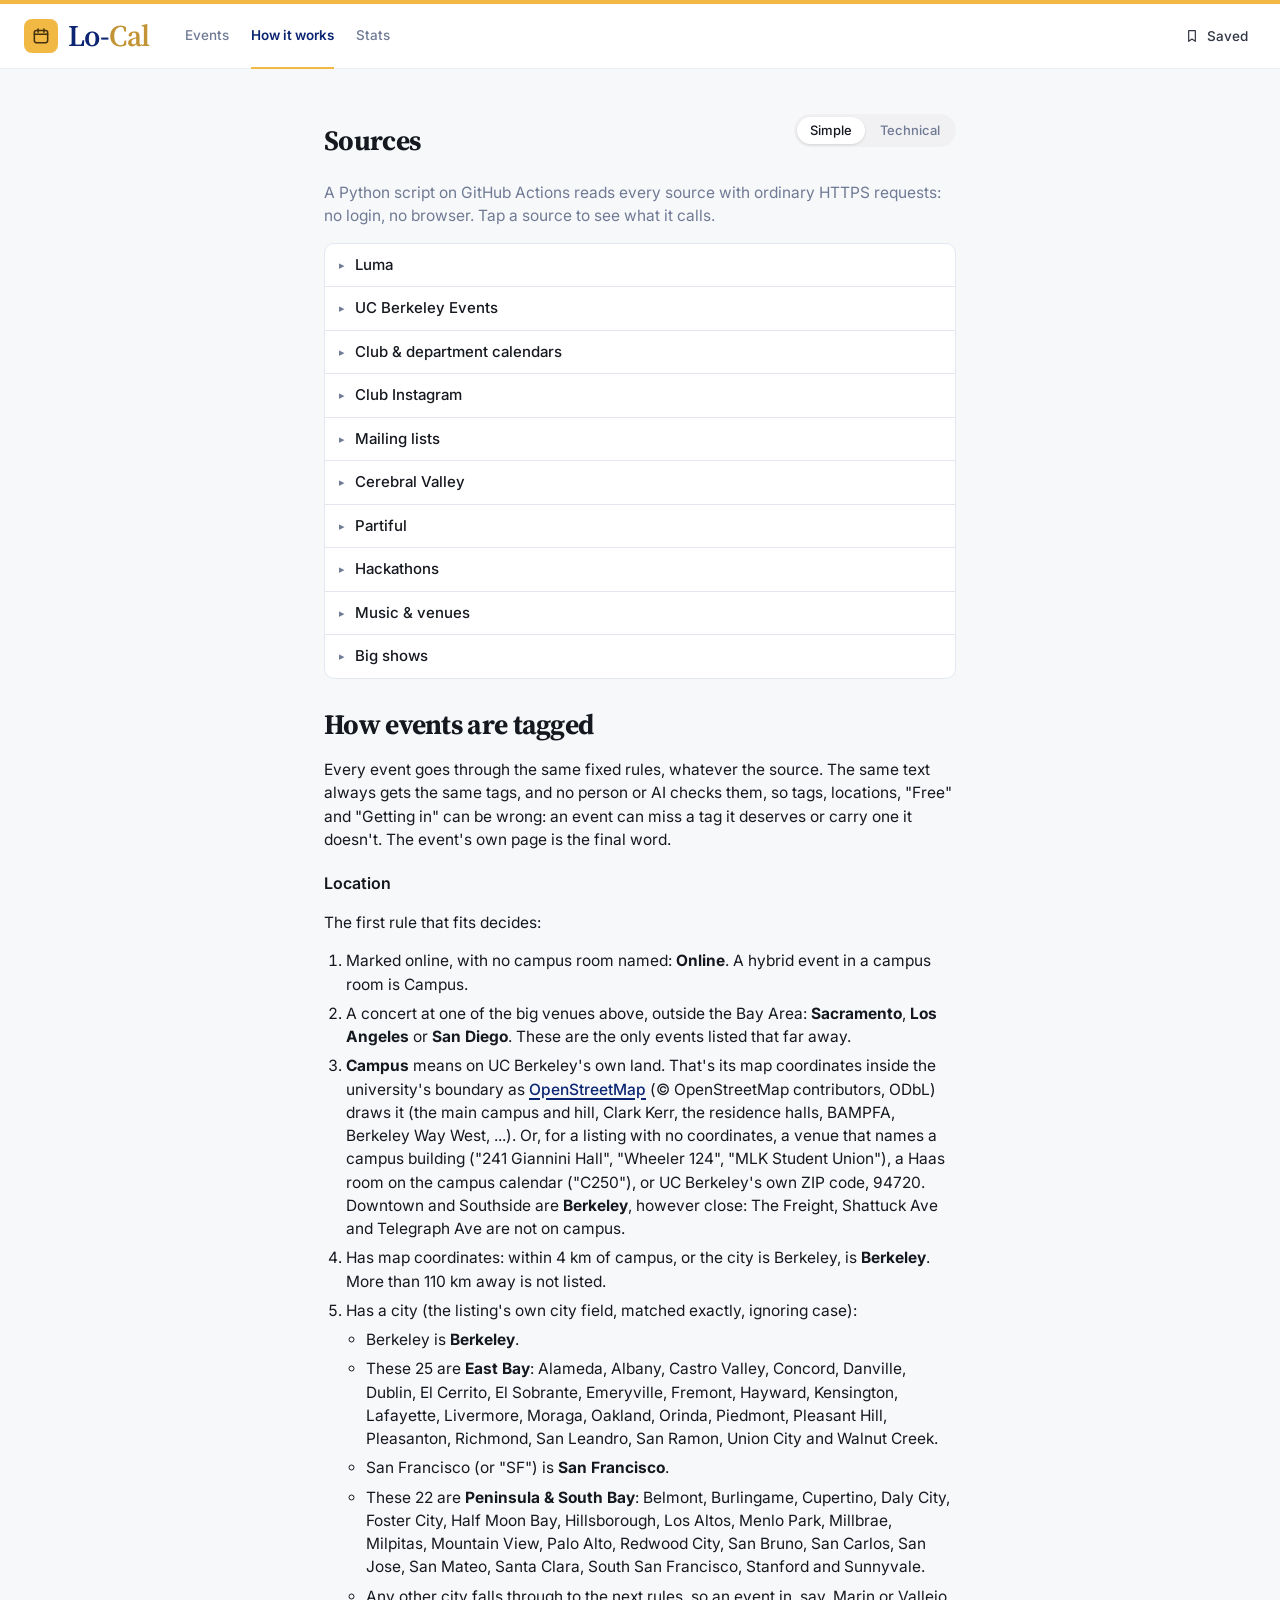
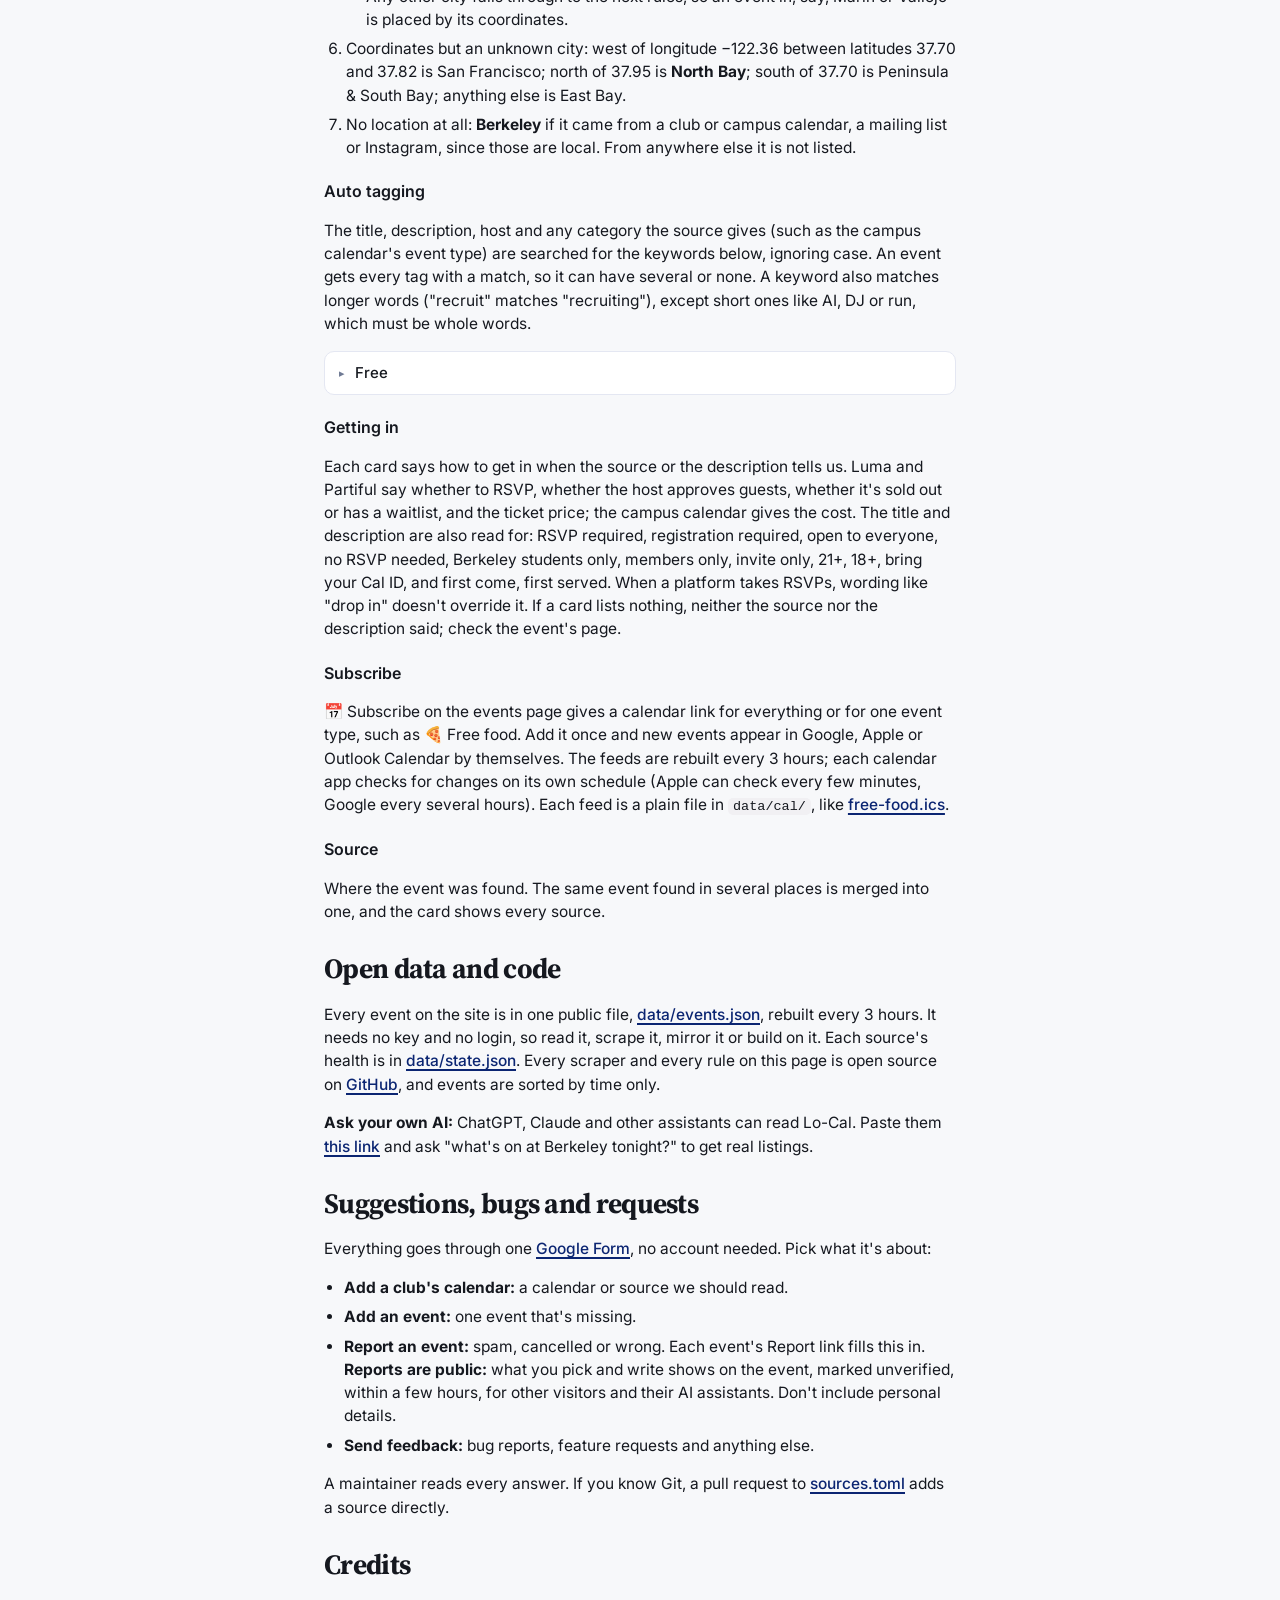
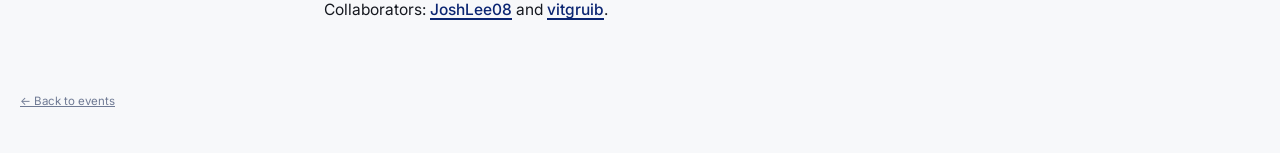
==== site/about.html @ 2fde41a5 "Drop the GoatCounter dashboard link and use plainer site copy Co-Authored-By: Claude Opus 5.5 <norep" ====
<!doctype html>
<html lang="en">
<head>
  <meta charset="utf-8">
  <meta name="viewport" content="width=device-width, initial-scale=1">
  <title>Lo-Cal · How it works</title>
  <meta name="description" content="How Berkeley's open-source calendar works: where the events come from, how anyone can add a calendar, and the code.">
  <link rel="canonical" href="https://vitgruib.github.io/lo-cal/about.html">
  <meta property="og:type" content="website">
  <meta property="og:site_name" content="Lo-Cal">
  <meta property="og:title" content="Lo-Cal · How it works">
  <meta property="og:description" content="How Berkeley's open-source calendar works: where the events come from, how anyone can add a calendar, and the code.">
  <meta property="og:url" content="https://vitgruib.github.io/lo-cal/about.html">
  <meta property="og:image" content="https://vitgruib.github.io/lo-cal/og.png">
  <meta property="og:image:width" content="1200">
  <meta property="og:image:height" content="630">
  <meta name="twitter:card" content="summary_large_image">
  <link rel="icon" href="data:image/svg+xml,<svg xmlns='http://www.w3.org/2000/svg' viewBox='-14 -27 154 154'><rect x='-14' y='-27' width='154' height='154' rx='32' fill='%23002676'/><path transform='matrix(1.25 0 0 -1.25 -499.65 801.74)' fill='%23fdb515' d='m449.24 588.18c-0.395-0.943-2.048-3.62-3.937-3.62-2.282 0-2.361 1.26-2.361 2.833 0 4.487 5.274 15.113 9.997 15.113 1.415 0 1.889-0.71 1.889-1.338 0-0.236-2.914-6.218-5.588-12.988m44.553 37.782c0.155 0 0.236-0.315 0.236-0.55 0-2.204-7.242-15.899-14.484-25.74 2.44 14.72 12.987 26.29 14.248 26.29m-4.173-47.148c-4.723 1.416-9.997 3.858-10.469 13.381 8.579 10.152 19.758 28.966 19.758 36.523 0 1.967-0.393 4.172-3.229 4.172-6.689 0-26.684-18.42-26.684-39.435 0-1.891 0.236-3.7 0.631-5.039-4.094-3.778-7.165-5.509-10.233-5.509-1.022 0-1.258 0.393-1.258 2.205 0 2.596 7.79 18.732 7.79 19.756 0 1.496-0.629 1.889-1.81 1.889h-6.218c-0.472 0-0.944-0.393-1.337-1.338-0.238 0.314-1.497 1.338-3.543 1.338-6.771 0-15.271-5.196-20.15-15.349-1.103-2.361-3.15-7.95-8.739-7.95-4.801 0-6.375 5.116-6.375 11.019 0 16.293 19.284 40.854 29.833 40.854 1.73 0 2.519-0.866 2.519-2.52 0-3.069-2.756-4.958-4.803-5.194-2.991-0.317-5.431-1.655-5.431-4.252 0-2.204 1.732-3.149 4.015-3.149 3.305 0 10.941 7.243 10.941 13.854 0 3.936-2.281 6.062-6.297 6.062-16.609 0-45.182-23.615-45.182-46.127 0-11.098 6.061-16.529 17.002-16.529 5.273 0 10.39 4.014 11.886 5.431 0.315-1.653 2.283-5.431 8.816-5.431 4.329 0 7.241 2.834 8.187 4.171 0.315-1.417 1.259-4.171 6.061-4.171 5.667 0 10.783 2.045 15.977 6.689 2.364-4.248 6.455-6.769 10.628-7.633 1.339-0.237 3.071-0.55 3.071-0.946 0-0.629-2.598-1.968-7.952-1.968-11.571 0-30.305 1.732-46.363 1.732-22.354 0-29.675-10.153-29.675-12.045 0-0.785 0.551-0.943 1.181-0.943 1.258 0 5.668 3.383 22.826 3.383 18.893 0 31.801-1.415 42.033-1.415 20.39 0 26.53 10.391 26.53 11.652 0 1.967-1.732 2.202-3.937 2.832'/></svg>">
  <link rel="preconnect" href="https://fonts.googleapis.com">
  <link rel="preconnect" href="https://fonts.gstatic.com" crossorigin>
  <link href="https://fonts.googleapis.com/css2?family=Inter:wght@400;500;600;700&family=Source+Serif+4:opsz,wght@8..60,500;8..60,600&display=swap" rel="stylesheet">
  <link rel="stylesheet" href="styles.css">
  <script src="tweaks.js"></script>
  <script data-goatcounter="https://lo-cal.goatcounter.com/count" async src="https://gc.zgo.at/count.js"></script>
</head>
<body>
  <header class="masthead">
    <div class="wrap mast">
      <a class="logo" href="./" aria-label="Lo-Cal home">
        <span class="logo-mark" aria-hidden="true"><svg viewBox="0 0 24 24"><rect x="4" y="5.5" width="16" height="14.5" rx="2.5"/><path d="M4 10h16M8.5 3.5v4m7-4v4"/></svg></span>
        <span class="logo-word">Lo-<span>Cal</span></span>
      </a>
      <nav class="nav" aria-label="Site">
        <a href="./">Events</a>
        <a href="about.html" aria-current="page">How it works</a>
        <a href="stats.html">Stats</a>
      </nav>
      <a class="saved-link" href="./#saved=1" title="Events you saved in this browser">
        <svg viewBox="0 0 24 24" aria-hidden="true"><path d="M7 4h10v16l-5-3.5L7 20z"/></svg>Saved
      </a>
    </div>
  </header>

  <main class="wrap prose">
    <div class="sources-head">
      <h2>Sources</h2>
      <div class="view" role="radiogroup" aria-label="Detail">
        <button type="button" role="radio" data-view="simple" aria-checked="true">Simple</button>
        <button type="button" role="radio" data-view="tech" aria-checked="false">Technical</button>
      </div>
    </div>
    <p class="note" id="updated">A Python script on GitHub Actions reads every source with ordinary
      HTTPS requests: no login, no browser. Tap a source to see what it calls.</p>

    <div class="sources" id="source-list" data-view="simple">
    <details class="source" data-source="luma">
      <summary><span class="name">Luma</span></summary>
      <dl class="facts">
        <dt>Site</dt><dd><a class="site" href="https://luma.com/discover">luma.com</a></dd>
        <dt>Checked</dt><dd>Every 3 hours</dd>
        <dt class="tech">How</dt><dd class="tech">GET requests to Luma's JSON API at <code>api.lu.ma</code>:
          <code>/discover/get-paginated-events</code> for events near campus,
          <code>/calendar/get-items</code> for each followed calendar, and
          <code>/user/profile/events-hosting</code> for each organizer.</dd>
        <dt>Gets</dt><dd>Title, time, venue and map location, host, description, cover image, free or paid.</dd>
        <dt class="tech">Found by</dt><dd class="tech">Three ways:
          <ol class="found">
            <li>Luma's discover feed: the events nearest campus, plus its AI, Tech, Climate and
              Arts feeds.</li>
            <li>48 calendars and 17 organizer profiles followed by name: campus clubs and programs,
              and Bay Area tech, startup and hackathon groups. The list is in
              <a href="https://github.com/vitgruib/lo-cal/blob/main/sources.toml">sources.toml</a>.</li>
            <li>Automatically: once an organization's calendar has two events within 3 km of campus
              in the discover feed, all of its events are followed. It's dropped after 120 days
              with no events near campus.</li>
          </ol></dd>
      </dl>
    </details>

    <details class="source" data-source="berkeley_calendar">
      <summary><span class="name">UC Berkeley Events</span></summary>
      <dl class="facts">
        <dt>Site</dt><dd><a class="site" href="https://events.berkeley.edu">events.berkeley.edu</a></dd>
        <dt>Checked</dt><dd>Every 6 hours</dd>
        <dt class="tech">How</dt><dd class="tech">A GET request to the JSON API behind the campus calendar,
          <code>events.berkeley.edu/live/json/v2/events</code>.</dd>
        <dt>Gets</dt><dd>Title, time, room and building, department, description, image, event type, cost.</dd>
        <dt class="tech">Found by</dt><dd class="tech">It's the official campus calendar.</dd>
      </dl>
    </details>

    <details class="source" data-source="feeds">
      <summary><span class="name">Club &amp; department calendars</span></summary>
      <dl class="facts">
        <dt>Site</dt><dd><a class="site" href="https://callink.berkeley.edu/organizations">CalLink</a></dd>
        <dt>Checked</dt><dd>Every 6 hours</dd>
        <dt class="tech">How</dt><dd class="tech">A GET request to each of about 60 public feeds: the calendar's iCal (.ics) file,
          its RSS feed, its WordPress or Localist events API (JSON), or the event data
          (JSON-LD) embedded in its calendar page.</dd>
        <dt>Gets</dt><dd>Title, time, location, description, and image where the feed has one.</dd>
        <dt class="tech">Found by</dt><dd class="tech">Club calendars linked from CalLink and club websites, the Haas clubs
          calendar, and departments and nearby institutions such as Berkeley Law, BAMPFA and the
          Berkeley Public Library.</dd>
      </dl>
    </details>

    <details class="source" data-source="instagram">
      <summary><span class="name">Club Instagram</span></summary>
      <dl class="facts">
        <dt>Site</dt><dd><a class="site" href="https://www.instagram.com">instagram.com</a></dd>
        <dt>Checked</dt><dd>Each club about every 9 days</dd>
        <dt class="tech">How</dt><dd class="tech">A POST request to Apify's API (<code>api.apify.com</code>) starts its Instagram post
          scraper on a list of club accounts; the posts come back as JSON.</dd>
        <dt>Gets</dt><dd>Date, time, room and free food from the caption ("GBM Thursday 10/29 7pm in
          Soda 306"). An event link in the caption is followed to the full event.</dd>
        <dt class="tech">Found by</dt><dd class="tech">The Instagram handle on each club's CalLink profile, about 880 accounts.</dd>
      </dl>
    </details>

    <details class="source" data-source="email">
      <summary><span class="name">Mailing lists</span></summary>
      <dl class="facts">
        <dt>Checked</dt><dd>Every 3 hours</dd>
        <dt class="tech">How</dt><dd class="tech">An email inbox subscribed to department and club listservs, read over IMAP (the
          standard mail protocol).</dd>
        <dt>Gets</dt><dd>The full event from any event link, otherwise the date, time and room from
          the email.</dd>
        <dt class="tech">Found by</dt><dd class="tech">Subscribing the inbox to a list.</dd>
      </dl>
    </details>

    <details class="source" data-source="cerebral_valley">
      <summary><span class="name">Cerebral Valley</span></summary>
      <dl class="facts">
        <dt>Site</dt><dd><a class="site" href="https://cerebralvalley.ai/events">cerebralvalley.ai</a></dd>
        <dt>Checked</dt><dd>Every 6 hours</dd>
        <dt class="tech">How</dt><dd class="tech">A GET request to Cerebral Valley's public API,
          <code>api.cerebralvalley.ai/v1/public/event/pull</code>.</dd>
        <dt>Gets</dt><dd>Title, time, venue, city, description, image, event type.</dd>
        <dt class="tech">Found by</dt><dd class="tech">It's the main Bay Area AI community calendar.</dd>
      </dl>
    </details>

    <details class="source" data-source="partiful">
      <summary><span class="name">Partiful</span></summary>
      <dl class="facts">
        <dt>Site</dt><dd><a class="site" href="https://partiful.com/explore">partiful.com/explore</a></dd>
        <dt>Checked</dt><dd>Every 6 hours</dd>
        <dt class="tech">How</dt><dd class="tech">A GET request for the page <code>partiful.com/explore</code>; the Bay Area
          "trending" events are in the JSON the page ships with. A shared
          <code>partiful.com/e/…</code> link is read the same way.</dd>
        <dt>Gets</dt><dd>Title, time, venue and address, description, image, free or paid.</dd>
        <dt class="tech">Found by</dt><dd class="tech">Trending events, plus any partiful.com/e/ link found in another source.</dd>
      </dl>
    </details>

    <details class="source" data-source="hackathons">
      <summary><span class="name">Hackathons</span></summary>
      <dl class="facts">
        <dt>Site</dt><dd><a class="site" href="https://devpost.com/hackathons">Devpost</a>, <a class="site" href="https://agihouse.org/events/">AGI House</a>, <a class="site" href="https://www.ycombinator.com/events">Y Combinator</a>, <a class="site" href="https://www.mlh.com">MLH</a></dd>
        <dt>Checked</dt><dd>Daily</dd>
        <dt class="tech">How</dt><dd class="tech">GET requests to Devpost's JSON API (<code>devpost.com/api/hackathons</code>), AGI
          House's events API, and the event pages of Y Combinator
          (<code>ycombinator.com/events</code>) and MLH, which carry their events as JSON.</dd>
        <dt>Gets</dt><dd>Title, dates, venue and address, host, description, image.</dd>
        <dt class="tech">Found by</dt><dd class="tech">In-person Bay Area hackathons on those four platforms.</dd>
      </dl>
    </details>

    <details class="source" data-source="venues">
      <summary><span class="name">Music &amp; venues</span></summary>
      <dl class="facts">
        <dt>Site</dt><dd><a class="site" href="https://www.ashkenaz.com/">Ashkenaz</a>, <a class="site" href="https://www.ivyroom.com/">Ivy Room</a>, <a class="site" href="https://thefoxoakland.com/">The Fox</a>, <a class="site" href="https://thegreekberkeley.com/event-listing/">The Greek</a>, <a class="site" href="https://www.theuctheatre.org">UC Theatre</a>, <a class="site" href="https://ra.co/events/us/sanfrancisco">Resident Advisor</a>, <a class="site" href="https://dothebay.com">DoTheBay</a></dd>
        <dt>Checked</dt><dd>Every 12 hours</dd>
        <dt class="tech">How</dt><dd class="tech">Ashkenaz and Ivy Room: their ticketing system's API (VenuePilot, a GraphQL POST).
          The Fox, the Greek and the UC Theatre: a GET request for each venue's events page.
          Resident Advisor: its GraphQL API at <code>ra.co/graphql</code>. DoTheBay: each
          venue's page as JSON.</dd>
        <dt>Gets</dt><dd>Show name, time, venue and address, description, image, price.</dd>
        <dt class="tech">Found by</dt><dd class="tech">East Bay venues listed by hand, plus 17 more through DoTheBay.</dd>
      </dl>
    </details>

    <details class="source" data-source="big_shows">
      <summary><span class="name">Big shows</span></summary>
      <dl class="facts">
        <dt>Site</dt><dd><a class="site" href="https://www.livenation.com/">Live Nation</a>, <a class="site" href="https://dothebay.com">DoTheBay</a>, <a class="site" href="https://thefoxoakland.com/">The Fox</a>, <a class="site" href="https://thegreekberkeley.com/event-listing/">The Greek</a></dd>
        <dt>Checked</dt><dd>Every 12 hours</dd>
        <dt class="tech">How</dt><dd class="tech">Live Nation: a GET request for each venue's page, which
          carries Ticketmaster's own event data, so comedy, ballet, games and parking passes can be
          left out. DoTheBay: each venue's page as JSON. The Fox and the Greek: their events pages.</dd>
        <dt>Gets</dt><dd>Concerts only, up to 90 days ahead: show name, time, venue, poster, supporting
          acts, and the way there by train.</dd>
        <dt class="tech">Found by</dt><dd class="tech">California venues of about 2,500 seats and up
          within a 15 minute walk of a train station (BART, Caltrain, Muni Metro, VTA, Amtrak, SacRT,
          LA Metro, Metrolink, the San Diego Trolley) or on the venue's own shuttle from one, listed by
          hand: 13 in the Bay Area, plus Sacramento, Los Angeles and San Diego.</dd>
      </dl>
    </details>

    </div>

    <h2 id="tags">How events are tagged</h2>
    <p>Every event goes through the same fixed rules, whatever the source. The same text always
      gets the same tags, and no person or AI checks them, so tags, locations, "Free" and "Getting
      in" can be wrong: an event can miss a tag it deserves or carry one it doesn't. The event's own page is the
      final word.</p>

    <h3>Location</h3>
    <p>The first rule that fits decides:</p>
    <ol>
      <li>Marked online, with no campus room named: <b>Online</b>. A hybrid event in a campus room
        is Campus.</li>
      <li>A concert at one of the big venues above, outside the Bay Area: <b>Sacramento</b>,
        <b>Los Angeles</b> or <b>San Diego</b>. These are the only events listed that far away.</li>
      <li><b>Campus</b> means on UC Berkeley's own land. That's its map coordinates inside the
        university's boundary as <a href="https://www.openstreetmap.org/relation/2814221">OpenStreetMap</a> (© OpenStreetMap contributors, ODbL)
        draws it (the main campus and hill, Clark Kerr, the residence halls, BAMPFA, Berkeley Way
        West, ...). Or, for a listing with no coordinates, a venue that names a campus building
        ("241 Giannini Hall", "Wheeler 124", "MLK Student Union"), a Haas room on the campus
        calendar ("C250"), or UC Berkeley's own ZIP code, 94720. Downtown and Southside are
        <b>Berkeley</b>, however close: The Freight, Shattuck Ave and Telegraph Ave are not on campus.</li>
      <li>Has map coordinates: within 4 km of campus, or the city is Berkeley, is <b>Berkeley</b>.
        More than 110 km away is not listed.</li>
      <li>Has a city (the listing's own city field, matched exactly, ignoring case):
        <ul>
          <li>Berkeley is <b>Berkeley</b>.</li>
          <li>These 25 are <b>East Bay</b>: Alameda, Albany, Castro Valley, Concord, Danville,
            Dublin, El Cerrito, El Sobrante, Emeryville, Fremont, Hayward, Kensington, Lafayette,
            Livermore, Moraga, Oakland, Orinda, Piedmont, Pleasant Hill, Pleasanton, Richmond,
            San Leandro, San Ramon, Union City and Walnut Creek.</li>
          <li>San Francisco (or "SF") is <b>San Francisco</b>.</li>
          <li>These 22 are <b>Peninsula &amp; South Bay</b>: Belmont, Burlingame, Cupertino, Daly
            City, Foster City, Half Moon Bay, Hillsborough, Los Altos, Menlo Park, Millbrae,
            Milpitas, Mountain View, Palo Alto, Redwood City, San Bruno, San Carlos, San Jose,
            San Mateo, Santa Clara, South San Francisco, Stanford and Sunnyvale.</li>
          <li>Any other city falls through to the next rules, so an event in, say, Marin or
            Vallejo is placed by its coordinates.</li>
        </ul></li>
      <li>Coordinates but an unknown city: west of longitude −122.36 between latitudes 37.70 and 37.82
        is San Francisco; north of 37.95 is <b>North Bay</b>; south of 37.70 is Peninsula &amp; South
        Bay; anything else is East Bay.</li>
      <li>No location at all: <b>Berkeley</b> if it came from a club or campus calendar, a mailing list
        or Instagram, since those are local. From anywhere else it is not listed.</li>
    </ol>

    <h3>Auto tagging</h3>
    <p>The title, description, host and any category the source gives (such as the campus
      calendar's event type) are searched for the keywords below, ignoring case. An event gets every
      tag with a match, so it can have several or none. A keyword also matches longer words
      ("recruit" matches "recruiting"), except short ones like AI, DJ or run, which must be whole words.</p>
    <div class="sources" id="topic-words">
      <details class="source" id="free-tag"><summary><span class="name">Free</span></summary>
        <p class="words">Listed as free or $0 by the source, or the description says free admission,
          free entry, free event, free to attend or no cost. <b>Free only</b> shows these.</p></details>
    </div>

    <h3 id="getting-in">Getting in</h3>
    <p>Each card says how to get in when the source or the description tells us. Luma and Partiful
      say whether to RSVP, whether the host approves guests, whether it's sold out or has a
      waitlist, and the ticket price; the campus calendar gives the cost. The title and
      description are also read for: RSVP required, registration required, open to everyone, no
      RSVP needed, Berkeley students only, members only, invite only, 21+, 18+, bring your Cal ID,
      and first come, first served. When a platform takes RSVPs, wording like "drop in" doesn't
      override it. If a card lists nothing, neither the source nor the description said; check the event's page.</p>

    <h3 id="subscribe">Subscribe</h3>
    <p>📅 Subscribe on the events page gives a calendar link for everything or for one event
      type, such as 🍕 Free food. Add it once and new events appear in Google, Apple or Outlook
      Calendar by themselves. The feeds are rebuilt every 3 hours; each calendar app checks for
      changes on its own schedule (Apple can check every few minutes, Google every several hours).
      Each feed is a plain file in <code>data/cal/</code>, like
      <a href="data/cal/free-food.ics">free-food.ics</a>.</p>

    <h3>Source</h3>
    <p>Where the event was found. The same event found in several places is merged into one, and the
      card shows every source.</p>

    <h2 id="code">Open data and code</h2>
    <p>Every event on the site is in one public file,
      <a href="data/events.json">data/events.json</a>, rebuilt every 3 hours. It needs no key and no
      login, so read it, scrape it, mirror it or build on it. Each source's health is in
      <a href="data/state.json">data/state.json</a>. Every scraper and every rule on this page is
      open source on <a href="https://github.com/vitgruib/lo-cal">GitHub</a>, and events are
      sorted by time only.</p>
    <p id="agents"><b>Ask your own AI:</b> ChatGPT, Claude and other assistants can read Lo-Cal.
      Paste them <a href="llms.txt">this link</a> and ask "what's on at Berkeley tonight?" to get
      real listings.</p>

    <h2 id="suggest-source">Suggestions, bugs and requests</h2>
    <p>Everything goes through one <a href="https://docs.google.com/forms/d/e/1FAIpQLSeltgT0d8IheCnsmDhdECZ347hpWNquj5A_GO-cifRQ0kldig/viewform">Google Form</a>,
      no account needed. Pick what it's about:</p>
    <ul>
      <li><b>Add a club's calendar:</b> a calendar or source we should read.</li>
      <li><b>Add an event:</b> one event that's missing.</li>
      <li><b>Report an event:</b> spam, cancelled or wrong. Each event's Report link fills this in.
        <b>Reports are public:</b> what you pick and write shows on the event, marked unverified,
        within a few hours, for other visitors and their AI assistants. Don't include personal details.</li>
      <li><b>Send feedback:</b> bug reports, feature requests and anything else.</li>
    </ul>
    <p>A maintainer reads every answer. If you know Git, a pull request to
      <a href="https://github.com/vitgruib/lo-cal/edit/main/sources.toml">sources.toml</a> adds a
      source directly.</p>

    <h2 id="credits">Credits</h2>
    <p>Collaborators: <a href="https://github.com/JoshLee08">JoshLee08</a> and
      <a href="https://github.com/vitgruib">vitgruib</a>.</p>
  </main>

  <footer class="wrap footer">
    <p><a href="./">← Back to events</a></p>
  </footer>

  <script>
    // Simple hides the API and discovery details; the choice is remembered per browser.
    (() => {
      const list = document.getElementById("source-list");
      const buttons = document.querySelectorAll(".view button");
      const set = (v) => {
        list.dataset.view = v;
        for (const b of buttons) b.setAttribute("aria-checked", b.dataset.view === v);
        try { localStorage.setItem("lo-cal-sources-view", v); } catch { /* private mode */ }
      };
      let saved = null;
      try { saved = localStorage.getItem("lo-cal-sources-view"); } catch { /* private mode */ }
      if (saved) set(saved);
      for (const b of buttons) b.onclick = () => set(b.dataset.view);
    })();
  </script>
  <script>
    const ago = (iso) => {
      const min = Math.round((Date.now() - Date.parse(iso)) / 60000);
      if (min < 60) return `${Math.max(min, 1)} min ago`;
      if (min < 48 * 60) return `${Math.round(min / 60)} h ago`;
      return `${Math.round(min / 1440)} days ago`;
    };
    const every = (h) => h < 24 ? `every ${h} h` : h === 24 ? "daily" : `every ${h / 24} days`;
    function statusText(s) {
      const checked = s.last_run ? ` · checked ${ago(s.last_run)}` : "";
      const feeds = s.warnings ? ` · ${s.warnings} feed${s.warnings > 1 ? "s" : ""} failing` : "";
      switch (s.health) {
        case "ok": return `Working${checked}${feeds}`;
        case "degraded": return `Fewer events than usual, the site may have changed${checked}`;
        case "failing": return `Last check failed, retrying ${every(s.every_hours)} · showing events from ${s.last_ok ? ago(s.last_ok) : "earlier"}`;
        case "down": return `Down, being fixed · showing events from ${s.last_ok ? ago(s.last_ok) : "earlier"}`;
        default: return "Not connected yet";
      }
    }
    fetch("data/events.json", { cache: "no-cache" }).then((r) => r.json()).then((data) => {
      for (const s of data.sources) {
        const card = document.querySelector(`.source[data-source="${s.id}"]`);
        if (!card) continue;
        const tag = document.createElement("span");
        tag.className = `live ${s.health}`;
        tag.textContent = s.health === "off" ? "not connected" : s.count.toLocaleString();
        tag.title = statusText(s);
        card.querySelector("summary").append(tag);
        const status = document.createElement("p");
        status.className = `status ${s.health}`;
        status.textContent = statusText(s);
        card.append(status);
      }
      document.getElementById("updated").textContent =
        `${data.events.length.toLocaleString()} upcoming events right now. Tap a source to see how it's read.`;
      const words = document.getElementById("topic-words");
      for (const [topic, patterns] of Object.entries(data.topic_words || {})) {
        const d = document.createElement("details");
        d.className = "source";
        const sum = document.createElement("summary");
        sum.innerHTML = '<span class="name"></span>';
        sum.firstChild.textContent = topic;
        const p = document.createElement("p");
        p.className = "words";
        p.textContent = patterns.map((w) => w.replace(/\\b/g, "").replace(/(\w)s\?/g, "$1(s)")).join(", ");
        d.append(sum, p);
        words.insertBefore(d, document.getElementById("free-tag"));
      }
    }).catch(() => {});
  </script>
</body>
</html>
---- site/styles.css ----
/* Colors are the designer's palette (2026-11): gold, Berkeley blue, slate and gray ramps. */
:root {
  --bg: #f7f8fa;
  --surface: #ffffff;
  --ink: #15181f;
  --ink-2: #303643;
  --muted: #6f7a94;
  --faint: #e4e7f2;
  --line: #eceef3;
  --navy: #0b2572;
  --title: #0b2572;
  --blue: #002676;
  --gold: #f2b844;
  --gold-ink: #43300c;
  --gold-soft: #fdf3dc;
  --gold-line: #f5d79a;
  --accent: #0b2572;
  --accent-ink: #ffffff;
  --chip: #f1f0f3;
  --sel: #fdf3dc;
  --green: #2f8f5b;
  --green-soft: #e3f3e8;
  --big: #c4361b;  /* big-venue concerts' own accent, a stage light against Berkeley blue */
  --big-ink: #ffffff;
  --shadow: 0 1px 2px rgb(14 19 33 / 4%);
  --radius: 10px;
  --wrap: 1240px;
  --serif: "Source Serif 4", Georgia, "Times New Roman", serif;
  --display: var(--serif);
  --body: Inter, ui-sans-serif, system-ui, -apple-system, sans-serif;
  --head-h: 69px;  /* the sticky header: 4px gold bar + 64px row + 1px line */
  color-scheme: light;
}

/* Dark follows the system unless the UI panel (tweaks.js) pins a theme on <html>. */
@media (prefers-color-scheme: dark) {
  :root:not([data-theme="light"]) {
    --bg: #0e1321; --surface: #151b2c; --ink: #ebedf2; --ink-2: #bfc5d5; --muted: #949fba;
    --faint: #27304b; --line: #1f2740; --title: #c9d0fb; --navy: #1941b7; --accent: #1941b7;
    --gold-ink: #fbe7d1; --gold-soft: #3a2a0c; --gold-line: #6a4f19; --chip: #222a42; --sel: #3a2a0c;
    --green: #6fd29b; --green-soft: #12352a; --big: #ff8f66; --big-ink: #2a0e04;
    --shadow: none; color-scheme: dark;
  }
}
:root[data-theme="dark"] {
  --bg: #0e1321; --surface: #151b2c; --ink: #ebedf2; --ink-2: #bfc5d5; --muted: #949fba;
  --faint: #27304b; --line: #1f2740; --title: #c9d0fb; --navy: #1941b7; --accent: #1941b7;
  --gold-ink: #fbe7d1; --gold-soft: #3a2a0c; --gold-line: #6a4f19; --chip: #222a42; --sel: #3a2a0c;
  --green: #6fd29b; --green-soft: #12352a; --big: #ff8f66; --big-ink: #2a0e04;
  --shadow: none; color-scheme: dark;
}

* { box-sizing: border-box; }
body { margin: 0; background: var(--bg); color: var(--ink); font: 14px/1.5 var(--body); -webkit-font-smoothing: antialiased; }
.wrap { max-width: var(--wrap); margin: 0 auto; padding: 0 24px; }
svg { flex: none; }
[hidden] { display: none !important; }

/* ---------- Header ---------- */
.masthead { position: sticky; top: 0; z-index: 20; background: var(--surface); border-top: 4px solid var(--gold); border-bottom: 1px solid var(--line); }
.mast { display: flex; align-items: center; gap: 36px; height: 64px; }
.logo { display: flex; align-items: center; gap: 10px; text-decoration: none; }
.logo-mark { display: grid; place-items: center; width: 34px; height: 34px; border-radius: 8px; background: var(--gold); }
.logo-mark svg { width: 20px; height: 20px; fill: none; stroke: var(--gold-ink); stroke-width: 1.8; stroke-linecap: round; }
@media (prefers-color-scheme: dark) { :root:not([data-theme="light"]) .logo-mark svg { stroke: #43300c; } }
:root[data-theme="dark"] .logo-mark svg { stroke: #43300c; }
.logo-word { font: 600 30px/1 var(--wordmark-font, var(--serif)); letter-spacing: -0.02em; color: var(--title); }
.logo-word span { color: #c39435; }
.nav { display: flex; gap: 22px; align-self: stretch; }
.nav a { display: flex; align-items: center; font-size: 13.5px; font-weight: 500; color: var(--muted); text-decoration: none; border-bottom: 2px solid transparent; margin-bottom: -1px; }
.nav a:hover { color: var(--ink); }
.nav a[aria-current="page"] { color: var(--title); font-weight: 600; border-bottom-color: var(--gold); }
.saved-link { margin-left: auto; display: flex; align-items: center; gap: 7px; font-size: 13.5px; font-weight: 500; color: var(--ink-2); text-decoration: none; padding: 6px 8px; border-radius: 8px; }
.saved-link:hover { background: var(--chip); }
.saved-link svg { width: 16px; height: 16px; fill: none; stroke: currentColor; stroke-width: 1.8; stroke-linejoin: round; }
.nbadge { min-width: 20px; padding: 1px 6px; border-radius: 999px; background: var(--chip); color: var(--ink-2); font-size: 11.5px; font-weight: 600; text-align: center; }

.subbar { background: var(--surface); border-bottom: 1px solid var(--line); }
.subbar-in { display: grid; grid-template-columns: 172px minmax(0, 1fr) auto; align-items: center; gap: 28px; padding-top: 16px; padding-bottom: 16px; }
.place { margin: 0; font-size: 12px; color: var(--muted); line-height: 1.4; }
.place b { display: block; color: var(--title); font-size: 11px; font-weight: 700; letter-spacing: .12em; text-transform: uppercase; }
.search { display: flex; align-items: center; gap: 10px; min-width: 0; border: 1px solid var(--faint); border-radius: 10px; padding: 4px 4px 4px 14px; background: var(--surface); }
.search:focus-within { border-color: var(--navy); box-shadow: 0 0 0 3px color-mix(in srgb, var(--navy) 12%, transparent); }
.search > svg { width: 18px; height: 18px; fill: none; stroke: var(--muted); stroke-width: 2; }
.search input { flex: 1; min-width: 0; border: 0; outline: 0; background: transparent; color: var(--ink); font: inherit; font-size: 14px; padding: 7px 0; text-overflow: ellipsis; }
.search input::-webkit-search-cancel-button { display: none; }
.kbd { font: 500 11px var(--body); color: var(--muted); letter-spacing: .04em; }

.btn { display: inline-flex; align-items: center; justify-content: center; gap: 8px; font: 600 13.5px/1 var(--body); border-radius: 8px; padding: 10px 16px; cursor: pointer; text-decoration: none; white-space: nowrap; border: 1px solid transparent; }
.btn svg { width: 17px; height: 17px; fill: none; stroke: currentColor; stroke-width: 1.8; stroke-linecap: round; stroke-linejoin: round; }
.btn.navy { background: var(--navy); color: #fff; }
.btn.navy:hover { filter: brightness(1.15); }
.btn.gold { background: var(--gold); color: #43300c; border-color: color-mix(in srgb, var(--gold) 70%, #957026); }
.btn.gold:hover { filter: brightness(1.04); }
.btn.ghost { background: var(--surface); color: var(--title); border-color: var(--faint); }
.btn.ghost:hover { border-color: var(--muted); }
.link { font: 500 12.5px var(--body); color: var(--muted); background: none; border: 0; padding: 2px; cursor: pointer; text-decoration: underline; text-underline-offset: 2px; white-space: nowrap; }
.link:hover { color: var(--ink); }
.iconbtn { display: grid; place-items: center; width: 32px; height: 32px; padding: 0 0 2px; font: 400 20px/1 var(--body); color: var(--ink-2); background: var(--surface); border: 1px solid var(--faint); border-radius: 8px; cursor: pointer; }
.iconbtn:hover:not(:disabled) { border-color: var(--muted); }
.iconbtn:disabled { opacity: .4; cursor: default; }
.iconbtn.plain { border: 0; background: none; font-size: 16px; }
.arrow-link, .arrow-out { font: 600 12.5px var(--body); color: var(--title); background: none; border: 0; padding: 0; cursor: pointer; text-decoration: none; }
.arrow-link::after { content: " →"; }
.arrow-out::after { content: " ↗"; font-size: .9em; }
.arrow-link:hover, .arrow-out:hover { text-decoration: underline; }

/* Words the search read as filters; they wrap rather than scroll so every ✕ stays reachable. */
.qchips { display: flex; flex-wrap: wrap; align-items: center; gap: 6px; padding: 0 0 12px 200px; }
.qchip { display: inline-flex; align-items: center; gap: 6px; font: 500 12.5px/1 var(--body); color: var(--gold-ink); background: var(--gold-soft); border: 1px solid var(--gold-line); border-radius: 6px; padding: 6px 8px 6px 10px; cursor: pointer; white-space: nowrap; }
.qchip span { font-size: 10px; opacity: .7; }
.qchip:hover span { opacity: 1; }
.qnote { color: var(--muted); font-size: 12.5px; }

/* ---------- Layout: filters left, events right ---------- */
/* App layout: header and filters run the full width; the event column keeps a reading width. */
.masthead .wrap, .subbar .wrap { max-width: none; }
.layout { display: grid; grid-template-columns: 224px minmax(0, 1fr); max-width: none; padding: 0; }
.sidebar {
  position: sticky; top: var(--head-h); align-self: start; height: calc(100vh - var(--head-h)); overflow-y: auto; overscroll-behavior: contain;
  padding: 22px 18px 28px 24px; border-right: 1px solid var(--line); background: var(--surface); scrollbar-width: thin;
}
.side-head { display: flex; align-items: center; justify-content: space-between; margin-bottom: 18px; }
.side-head span { display: flex; align-items: center; gap: 8px; font-weight: 600; font-size: 14px; color: var(--ink); }
.side-head svg, .box-head svg, .filters-btn svg { width: 16px; height: 16px; fill: none; stroke: currentColor; stroke-width: 1.7; stroke-linecap: round; }
.side-head .link { text-decoration: none; font-size: 12px; }
.side-close { display: none; }
.fgroup { margin-bottom: 20px; }
.fgroup h3 { margin: 0 0 8px; font-size: 10.5px; font-weight: 700; letter-spacing: .1em; text-transform: uppercase; color: var(--ink-2); }
.whenlist { display: grid; gap: 2px; }
.whenlist button { display: flex; align-items: center; gap: 8px; width: 100%; text-align: left; font: 500 13px var(--body); color: var(--ink-2); background: none; border: 0; border-radius: 6px; padding: 7px 8px; cursor: pointer; }
.whenlist button:hover { background: var(--chip); }
.whenlist button[aria-checked="true"] { background: var(--sel); color: var(--ink); font-weight: 600; }
.whenlist button[aria-checked="true"]::after { content: ""; margin-left: auto; width: 9px; height: 5px; border: solid currentColor; border-width: 0 0 1.6px 1.6px; transform: translateY(-2px) rotate(-45deg); }
.whenlist .custom { color: var(--title); }
.whenlist .custom svg { width: 15px; height: 15px; fill: none; stroke: currentColor; stroke-width: 1.8; }
.whenlist .custom small { margin-left: auto; color: var(--muted); font-weight: 400; font-size: 11.5px; }
.whenlist .custom:not([aria-checked="true"])::after { content: "›"; margin-left: auto; font-size: 16px; line-height: 1; color: var(--muted); }
.whenlist .custom small + *::after { display: none; }
.check { display: flex; align-items: center; gap: 9px; font-size: 13px; color: var(--ink-2); padding: 5px 2px; cursor: pointer; }
.check input { width: 15px; height: 15px; margin: 0; accent-color: var(--navy); }
.check .n { margin-left: auto; color: var(--muted); font-size: 11.5px; }
.dd { position: relative; margin-bottom: 6px; }
.dd > summary, .select select {
  list-style: none; display: flex; align-items: center; width: 100%; font: 500 13px var(--body); color: var(--ink-2);
  background: var(--surface); border: 1px solid var(--faint); border-radius: 7px; padding: 8px 30px 8px 10px; cursor: pointer;
}
.dd > summary span { overflow: hidden; text-overflow: ellipsis; white-space: nowrap; }
.dd > summary::-webkit-details-marker { display: none; }
.dd > summary::after, .select::after {
  content: ""; position: absolute; right: 12px; top: 13px; width: 5px; height: 5px;
  border: solid var(--muted); border-width: 0 1.5px 1.5px 0; transform: rotate(45deg); pointer-events: none;
}
.dd[open] > summary { border-color: var(--navy); }
.dd.on > summary, .select.on select { border-color: var(--gold-line); background: var(--gold-soft); color: var(--gold-ink); }
.ddmenu { margin-top: 4px; padding: 4px; border: 1px solid var(--faint); border-radius: 8px; background: var(--surface); }
.ddmenu .check { padding: 5px 6px; border-radius: 5px; }
.ddmenu .check:hover { background: var(--chip); }
.ddmenu .check.zero { opacity: .5; }
.select { position: relative; }
.select select { appearance: none; -webkit-appearance: none; }
.side-box { margin: 24px 0 18px; padding-top: 18px; border-top: 1px solid var(--line); }
.box-head { display: flex; align-items: center; justify-content: space-between; font-size: 13px; color: var(--ink); }
.box-head b { font-weight: 600; }
.box-head svg { color: var(--muted); }
.side-box p { margin: 6px 0 8px; font-size: 12px; color: var(--muted); }
.side-ai { padding-top: 6px; }
.side-ai p { margin: 4px 0 0; font-size: 11.5px; color: var(--muted); }
.side-ai .link { font-size: 11.5px; padding: 0; }
.scrim { display: none; }

/* ---------- Main column ---------- */
.main { min-width: 0; width: 100%; max-width: 940px; padding: 26px 28px 0; }
.view-head { display: flex; align-items: flex-start; justify-content: space-between; gap: 16px; }
.view-title h1 { display: inline; margin: 0 10px 0 0; font: 500 36px/1.1 var(--serif); letter-spacing: -0.02em; color: var(--ink); }
.view-date { font-size: 14px; color: var(--ink-2); margin-right: 10px; }
.view-count { font-size: 12px; color: var(--muted); }
.view-nav { display: flex; align-items: center; gap: 6px; padding-top: 8px; }
.clock { font-size: 11.5px; color: var(--muted); margin-right: 6px; white-space: nowrap; }
.filters-btn { display: none; padding: 8px 12px; }
.active-row { display: flex; align-items: center; flex-wrap: wrap; gap: 8px 10px; margin: 18px 0 6px; font-size: 12px; color: var(--muted); }
.pills { display: flex; flex-wrap: wrap; gap: 6px; }
.pills:empty { display: none; }
.scope { color: var(--muted); }
.sort { margin-left: auto; display: flex; align-items: center; gap: 4px; white-space: nowrap; }
.sort select { field-sizing: content; font: 600 12px var(--body); color: var(--title); background: none; border: 0; padding: 2px; cursor: pointer; }

/* ---------- List ---------- */
#list { min-height: 40vh; padding-bottom: 12px; }
.day { display: flex; align-items: baseline; gap: 10px; margin: 30px 0 4px; padding-top: 14px; border-top: 1px solid var(--line); }
.day h2 { margin: 0; font: 500 26px/1.1 var(--serif); letter-spacing: -0.02em; color: var(--ink); }
.day span { color: var(--muted); font-size: 12.5px; }
.section { display: flex; align-items: center; gap: 8px; margin: 22px 0 10px; font-size: 10.5px; font-weight: 700; letter-spacing: .1em; text-transform: uppercase; color: var(--ink-2); }
.section .n { color: var(--muted); font-weight: 500; letter-spacing: 0; }
.section.now { color: var(--green); }
.section.now::before { content: ""; width: 7px; height: 7px; border-radius: 50%; background: var(--green); }

.card {
  position: relative; display: grid; grid-template-columns: 84px minmax(0, 1fr) auto auto; gap: 0 18px;
  background: var(--surface); border: 1px solid var(--faint); border-radius: var(--radius);
  padding: 18px 16px 16px 18px; margin-bottom: 12px; box-shadow: var(--shadow);
}
.card.now { border-color: color-mix(in srgb, var(--navy) 45%, var(--faint)); box-shadow: 0 0 0 1px color-mix(in srgb, var(--navy) 20%, transparent); }
.card:has(.addcal[open]) { z-index: 5; }
.time { font-weight: 700; font-size: 13.5px; color: var(--ink); padding-top: 2px; }
.time small { display: block; color: var(--muted); font-weight: 400; font-size: 12px; margin-top: 2px; }
.live-pill { display: inline-block; white-space: nowrap; margin-top: 8px; padding: 2px 7px; border-radius: 5px; background: var(--green-soft); color: var(--green); font-size: 10.5px; font-weight: 500; }
.body { min-width: 0; }
.title { color: var(--title); text-decoration: none; font: 500 17px/1.3 var(--body); letter-spacing: -0.01em; display: -webkit-box; -webkit-line-clamp: 2; -webkit-box-orient: vertical; overflow: hidden; }
.title[href]::after { content: " ↗"; font-size: .8em; }
.title[href]:hover { text-decoration: underline; text-underline-offset: 3px; }
.where { margin: 5px 0 0; color: var(--muted); font-size: 12px; white-space: nowrap; overflow: hidden; text-overflow: ellipsis; }
.where .pin { display: inline-block; width: 12px; height: 12px; margin-right: 4px; vertical-align: -2px; fill: none; stroke: currentColor; stroke-width: 2; }
.where .map { color: inherit; text-decoration: none; }
.where .map:hover { color: var(--ink); text-decoration: underline; }
.reported { overflow-wrap: anywhere; margin: 6px 0 0; padding: 4px 8px; border-radius: 6px; background: color-mix(in srgb, #d97706 14%, transparent); color: var(--ink); font-size: 12.5px; }
.desc { margin: 10px 0 0; font-size: 13px; color: var(--ink-2); display: -webkit-box; -webkit-line-clamp: 2; -webkit-box-orient: vertical; overflow: hidden; }
.desc:empty { display: none; }
.badges { display: flex; flex-wrap: wrap; align-items: center; gap: 6px; margin-top: 12px; }
.badges:empty { display: none; }
.badge { font-size: 11px; font-weight: 500; padding: 3px 8px; border-radius: 5px; background: var(--chip); color: var(--ink-2); }
.badge.food { background: var(--gold-soft); color: var(--gold-ink); }
.via { font-size: 11px; color: var(--muted); }
.via a { color: inherit; text-decoration: none; }
.via a:hover { color: var(--ink); text-decoration: underline; }
.thumb { width: 74px; height: 70px; object-fit: cover; border-radius: 6px; background: var(--chip); align-self: start; }
.thumb:not([src]) { display: none; }
/* Save, Calendar and Report share one secondary-button style; only a saved event is tinted. */
.card .actions { grid-column: 4; grid-row: 1; display: flex; flex-direction: column; gap: 6px; width: 112px; }
.save, .calbtn, .flag {
  list-style: none; display: flex; align-items: center; gap: 7px; width: 100%; height: 32px; padding: 0 10px;
  font: 500 12.5px/1 var(--body); color: var(--ink-2); text-decoration: none; white-space: nowrap; cursor: pointer;
  background: var(--surface); border: 1px solid var(--faint); border-radius: 7px;
}
.save svg, .calbtn svg, .flag svg { width: 15px; height: 15px; fill: none; stroke: currentColor; stroke-width: 1.8; stroke-linejoin: round; stroke-linecap: round; }
.save:hover, .calbtn:hover, .flag:hover, .addcal[open] .calbtn { background: var(--chip); color: var(--ink); }
.save[aria-pressed="true"] { background: var(--gold-soft); border-color: var(--gold-line); color: var(--gold-ink); }
.save[aria-pressed="true"] svg { fill: currentColor; }
.addcal { position: relative; }
.calbtn::-webkit-details-marker { display: none; }
.calmenu {
  position: absolute; right: 0; top: calc(100% + 4px); z-index: 3; min-width: 210px;
  display: flex; flex-direction: column; padding: 4px;
  background: var(--surface); border: 1px solid var(--faint); border-radius: 8px; box-shadow: 0 8px 24px rgb(14 19 33 / 14%);
}
.calmenu a, .calmenu button { font: 500 13px var(--body); color: var(--ink); text-decoration: none; text-align: left; background: none; border: 0; padding: 7px 10px; border-radius: 5px; cursor: pointer; white-space: nowrap; }
.calmenu a:hover, .calmenu button:hover { background: var(--chip); }
.calmenu .tomine { color: var(--title); font-weight: 600; border-bottom: 1px solid var(--line); border-radius: 5px 5px 0 0; margin-bottom: 2px; }

/* All-day events: one compact row each. */
.card.row { grid-template-columns: 84px minmax(0, 1fr) auto; align-items: center; padding: 14px 16px 14px 18px; }
.card.row .time { font-weight: 500; padding: 0; }
.card.row .desc, .card.row .badges, .card.row .thumb { display: none; }
.card.row .where { margin-top: 3px; }
.card.row .actions { grid-column: 3; flex-direction: row; align-items: center; width: auto; }
.card.row .actions > * { width: auto; }

/* Today's ended events, tucked away under one line. */
.earlier { margin: 18px 0 10px; }
.earlier > summary {
  list-style: none; cursor: pointer; display: flex; align-items: center; gap: 10px; font-size: 13px; color: var(--ink-2);
  border: 1px solid var(--faint); border-radius: var(--radius); background: var(--surface); padding: 12px 16px;
}
.earlier > summary::-webkit-details-marker { display: none; }
.earlier > summary::before { content: "›"; font-size: 16px; color: var(--muted); transition: transform .15s; }
.earlier[open] > summary::before { transform: rotate(90deg); }
.earlier > summary b { font-weight: 500; }
.earlier > summary small { color: var(--muted); font-size: 11.5px; }
.earlier > summary small:last-child { margin-left: auto; }
.earlier[open] > summary { margin-bottom: 10px; }
.earlier .card { opacity: .72; }
.shared { display: flex; align-items: center; gap: 10px; margin: 18px 0 0; color: var(--muted); font-size: 14px; }

.cal-banner { display: flex; align-items: center; gap: 14px; margin: 26px 0 0; padding: 16px 18px; border-radius: var(--radius); background: color-mix(in srgb, #dfe2fd 45%, var(--surface)); }
.cal-banner b { display: block; font-size: 13.5px; font-weight: 500; color: var(--title); }
.cal-banner span { font-size: 12px; color: var(--muted); }
.cal-banner .btn { margin-left: auto; padding: 9px 14px; font-size: 13px; }
.banner-icon svg { width: 22px; height: 22px; fill: none; stroke: var(--title); stroke-width: 1.6; }
@media (prefers-color-scheme: dark) { :root:not([data-theme="light"]) .cal-banner { background: #1b2340; } }
:root[data-theme="dark"] .cal-banner { background: #1b2340; }

.empty { text-align: center; padding: 60px 20px; color: var(--muted); }
.empty strong { display: block; font: 500 26px var(--serif); color: var(--ink); margin-bottom: 6px; }
.widen { margin-top: 12px; font: 600 13.5px var(--body); color: #fff; background: var(--navy); border: 0; border-radius: 8px; padding: 9px 16px; cursor: pointer; }

.footer { color: var(--muted); font-size: 11.5px; padding: 22px 0 40px; }
.footer p { margin: 4px 0; }
.footer a { color: var(--muted); }
.foot-row { display: flex; flex-wrap: wrap; align-items: center; gap: 6px 16px; margin-top: 10px !important; }
.foot-row b { color: var(--title); font-weight: 600; }
.foot-row .arrow-out { color: var(--title); font-weight: 500; font-size: 11.5px; }
.foot-row .updated { margin-left: auto; }

/* ---------- Dialogs ---------- */
.modal { width: min(420px, calc(100vw - 32px)); border: 1px solid var(--faint); border-radius: 12px; padding: 20px; background: var(--surface); color: var(--ink); box-shadow: 0 20px 50px rgb(14 19 33 / 22%); }
.modal::backdrop { background: rgb(14 19 33 / 35%); }
.modal-head { display: flex; align-items: center; justify-content: space-between; }
.modal-head h2 { margin: 0; font-size: 16px; font-weight: 500; }
.modal-sub { margin: 6px 0 16px; font-size: 12.5px; color: var(--muted); }
.modal-foot { display: flex; align-items: center; justify-content: space-between; margin-top: 18px; }
.modal-foot .link { color: var(--title); text-decoration: none; font-size: 13px; }
.cal-nav { display: flex; align-items: center; justify-content: space-between; margin-bottom: 8px; }
.cal-nav b { font-weight: 500; color: var(--title); font-size: 14px; }
.cal-grid { display: grid; grid-template-columns: repeat(7, 1fr); gap: 4px 0; text-align: center; }
.cal-grid .dow { font-size: 10.5px; color: var(--muted); padding: 6px 0; }
.cal-grid button { height: 34px; font: 500 12.5px var(--body); color: var(--ink); background: none; border: 0; cursor: pointer; }
.cal-grid button.out { color: var(--muted); opacity: .6; }
.cal-grid button:disabled { color: var(--muted); opacity: .35; cursor: default; }
.cal-grid button.in { background: color-mix(in srgb, #dfe2fd 70%, var(--surface)); }
.cal-grid button.end { background: var(--navy); color: #fff; border-radius: 6px; }
.cal-grid button:not(:disabled):not(.end):hover { background: var(--chip); border-radius: 6px; }
@media (prefers-color-scheme: dark) { :root:not([data-theme="light"]) .cal-grid button.in { background: #1f2a55; } }
:root[data-theme="dark"] .cal-grid button.in { background: #1f2a55; }
.range-sum { display: flex; align-items: center; gap: 10px; margin-top: 14px; padding: 10px 12px; border-radius: 8px; background: var(--bg); font-size: 12.5px; }
.range-sum svg { width: 18px; height: 18px; fill: none; stroke: var(--title); stroke-width: 1.6; }
.range-sum b { display: block; font-weight: 500; color: var(--title); }
.range-sum span { font-size: 11.5px; color: var(--muted); }
.opt { display: flex; align-items: center; gap: 12px; padding: 11px 14px; margin-bottom: 8px; border: 1px solid var(--faint); border-radius: 8px; cursor: pointer; }
.opt:has(input:checked) { border-color: var(--navy); background: color-mix(in srgb, #dfe2fd 40%, var(--surface)); }
.opt input { width: 16px; height: 16px; margin: 0; accent-color: var(--navy); }
.opt b { display: block; font-size: 13px; font-weight: 500; color: var(--title); }
.opt small { font-size: 11.5px; color: var(--muted); }
.feed-note { margin: 0 0 8px; font-size: 12px; color: var(--muted); }
.modal-actions { display: flex; flex-direction: column; align-items: flex-start; gap: 10px; padding-top: 14px; margin-top: 6px; border-top: 1px solid var(--line); }
.modal-actions .btn { font-size: 13px; }
.modal-actions .btn.disabled { opacity: .45; pointer-events: none; }
.privacy { display: flex; gap: 8px; margin: 14px 0 0; font-size: 11.5px; color: var(--muted); }
.privacy svg { width: 14px; height: 14px; fill: none; stroke: currentColor; stroke-width: 1.8; margin-top: 1px; }
.pref-grid { display: grid; grid-template-columns: 1fr 1fr; gap: 2px 12px; }

/* ---------- Phones and narrow windows: the filters become a drawer ---------- */
@media (max-width: 900px) {
  .wrap { padding: 0 16px; }
  .mast { gap: 18px; height: 58px; }
  :root { --head-h: 63px; }
  .nav { gap: 14px; }
  .logo-word { font-size: 26px; }
  .logo-mark { width: 30px; height: 30px; }
  .subbar-in { grid-template-columns: 1fr auto; gap: 10px; padding-top: 12px; padding-bottom: 12px; }
  .place { display: none; }
  .qchips { padding-left: 0; }
  .layout { display: block; }
  .main { padding: 20px 16px 0; max-width: none; }
  .sidebar {
    position: fixed; inset: 0 auto 0 0; z-index: 30; width: min(320px, 86vw); height: 100%; padding: 18px 18px 30px;
    transform: translateX(-102%); transition: transform .2s ease; box-shadow: 0 0 40px rgb(14 19 33 / 25%);
  }
  .sidebar.open { transform: none; }
  .side-close { display: block; font-size: 15px; color: var(--muted); background: none; border: 0; cursor: pointer; padding: 4px 6px; }
  .side-head .link { margin-left: auto; margin-right: 8px; }
  .scrim { display: block; position: fixed; inset: 0; z-index: 29; background: rgb(14 19 33 / 35%); }
  .filters-btn { display: inline-flex; }
  .clock { display: none; }
}
@media (max-width: 600px) {
  .mast { gap: 12px; }
  .nav { gap: 10px; }
  .nav a { font-size: 12.5px; }
  .logo-mark { display: none; }
  .saved-link { padding: 6px 2px; font-size: 0; gap: 4px; }
  .saved-link svg { width: 18px; height: 18px; }
  .saved-link .nbadge { font-size: 11px; }
  .subbar-in { grid-template-columns: 1fr; }
  .kbd { display: none; }
  .search .btn { display: none; }
  #mycal { width: 100%; }
  .view-head { flex-wrap: wrap; }
  .view-title h1 { font-size: 30px; }
  .view-nav { width: 100%; padding-top: 4px; }
  .view-nav .iconbtn:first-of-type { margin-left: auto; }
  .card { grid-template-columns: 76px minmax(0, 1fr); gap: 0 10px; padding: 14px; }
  .time { font-size: 13px; }
  .live-pill { white-space: normal; }
  .thumb { display: none; }
  .card .actions, .card.row .actions { grid-column: 1 / -1; grid-row: auto; flex-direction: row; width: auto; margin-top: 12px; padding-top: 12px; border-top: 1px solid var(--line); }
  .card .actions > * { flex: 1; width: auto; }
  .save, .calbtn, .flag { justify-content: center; height: 36px; }
  .card.row { grid-template-columns: 76px minmax(0, 1fr); }
  .card.row .actions { grid-column: 1 / -1; justify-content: flex-end; }
  .cal-banner { flex-wrap: wrap; }
  .cal-banner .btn { margin-left: 0; width: 100%; }
  .foot-row .updated { margin-left: 0; }
  .sort { margin-left: 0; }
}

/* Big-venue concerts (sources/big_shows.py): a poster, a display-size title and the train line
   up front, so a show worth the trip stands out from the list around it. */
.card.big { border: 1.5px solid var(--big); box-shadow: inset 4px 0 0 var(--big); }
.card.big .time { color: var(--big); }
.kicker { display: block; margin-bottom: 4px; color: var(--big); font: 700 11px/1.2 var(--body); letter-spacing: .08em; text-transform: uppercase; }
.card.big .title { font: 600 22px/1.15 var(--serif); -webkit-line-clamp: 3; }
.card.big .where { color: var(--ink); font-size: 13.5px; font-weight: 500; white-space: normal; }
.transit { display: inline-block; margin: 8px 0 0; padding: 4px 10px; border-radius: 999px; font: 600 12.5px/1.35 var(--body); color: var(--big-ink); background: var(--big); }
.card.big .thumb { width: clamp(160px, 22vw, 260px); height: auto; aspect-ratio: 16 / 9; }

/* About page */
.sources-head { display: flex; align-items: center; justify-content: space-between; gap: 12px; flex-wrap: wrap; margin: 26px 0 6px; }
.sources-head h2 { margin: 0; }
.view { display: flex; gap: 2px; background: var(--chip); border-radius: 999px; padding: 3px; }
.view button { font: 500 13px/1 var(--body); color: var(--muted); background: transparent; border: 0; border-radius: 999px; padding: 7px 13px; cursor: pointer; }
.view button[aria-checked="true"] { background: var(--surface); color: var(--ink); box-shadow: 0 1px 3px rgb(0 0 0 / 12%); }
.sources[data-view="simple"] .tech { display: none; }
.prose { max-width: 680px; padding-bottom: 30px; }
.prose p, .prose li { font-size: 15.5px; }
.prose a { color: var(--accent); font-weight: 500; text-decoration: underline; text-underline-offset: 3px; text-decoration-thickness: 1.5px; }
.prose a:hover { text-decoration-thickness: 2.5px; }
.facts a.site { white-space: nowrap; }
.facts a.site::after { content: " ↗"; font-size: .85em; }
.prose h3 { font-size: 16px; font-weight: 600; margin: 20px 0 4px; }
.prose ol { padding-left: 22px; }
.prose ol li { margin: 6px 0; }
.source .words { padding-bottom: 12px; }
.prose h2 { font: 700 28px var(--display); letter-spacing: -0.025em; margin: 26px 0 6px; }
.prose ul { padding-left: 20px; }
.prose li { margin: 6px 0; }
.prose code { font-size: 13.5px; background: var(--chip); padding: 1px 5px; border-radius: 5px; }
.note { color: var(--muted); font-size: 14px; }
.prose summary { cursor: pointer; list-style: none; }
.prose summary::-webkit-details-marker { display: none; }
.sources { background: var(--surface); border: 1px solid var(--faint); border-radius: var(--radius); overflow: hidden; }
.source + .source { border-top: 1px solid var(--faint); }
.source summary { display: flex; align-items: center; gap: 10px; padding: 10px 14px; font-weight: 500; font-size: 15px; }
.source summary:hover { background: var(--chip); }
.source summary::before { content: "▸"; color: var(--muted); font-size: 11px; transition: transform .15s; }
.source[open] summary::before { transform: rotate(90deg); }
.source p { margin: 0; padding: 0 14px 0 35px; font-size: 14px; color: color-mix(in srgb, var(--ink) 80%, var(--muted)); }
.source .status { padding-bottom: 12px; margin-top: 6px; }
.live { margin-left: auto; font-size: 12.5px; font-weight: 500; color: var(--muted); display: flex; gap: 6px; align-items: center; white-space: nowrap; }
.status { font-size: 12.5px; color: var(--muted); }
.live::before { content: ""; width: 8px; height: 8px; border-radius: 50%; background: var(--faint); }
.live.ok::before { background: #2f9e5b; }
.live.degraded::before, .live.failing::before { background: var(--gold); }
.live.down::before { background: #d64545; }
.facts { display: grid; grid-template-columns: 76px 1fr; gap: 6px 12px; margin: 2px 0 0; padding: 0 14px 4px 35px; font-size: 14px; }
.facts dt { font-size: 11px; font-weight: 600; letter-spacing: .06em; text-transform: uppercase; color: var(--muted); padding-top: 2px; }
.facts dd { margin: 0; color: color-mix(in srgb, var(--ink) 80%, var(--muted)); }
.facts ol.found { margin: 2px 0 0; padding-left: 18px; }
.facts ol.found li { margin: 2px 0; font-size: 14px; }
.facts dd code { overflow-wrap: anywhere; }  /* long API paths would push past a phone screen */

@media (max-width: 600px) {
  .facts { grid-template-columns: 1fr; gap: 0; padding-left: 14px; }
  .facts dd { margin-bottom: 8px; }
  .source .status { padding-left: 14px; }
}

/* ---------- Stats page ---------- */
.tiles { display: grid; grid-template-columns: repeat(auto-fit, minmax(140px, 1fr)); gap: 10px; margin: 12px 0; }
.tile { background: var(--surface); border: 1px solid var(--faint); border-radius: 12px; padding: 14px 16px; }
.tile strong { display: block; font-size: 28px; font-weight: 700; line-height: 1.1; color: var(--ink); }
.tile span { color: var(--muted); font-size: 13px; }
.bars { display: grid; gap: 4px; margin: 8px 0 20px; }
.bar { display: grid; grid-template-columns: minmax(90px, 160px) 1fr 48px; align-items: center; gap: 10px; padding: 2px 0; font-size: 13px; }
.bar:hover { background: var(--chip); border-radius: 6px; }
.bar .label { color: var(--ink); white-space: nowrap; overflow: hidden; text-overflow: ellipsis; }
.bar .track { height: 12px; }
.bar .fill { display: block; height: 100%; min-width: 2px; background: var(--accent); border-radius: 0 4px 4px 0; }
.bar .value { color: var(--muted); text-align: right; font-variant-numeric: tabular-nums; }
.table-wrap { overflow-x: auto; }
.health { width: 100%; border-collapse: collapse; font-size: 13px; }
.health th, .health td { text-align: left; padding: 7px 8px; border-bottom: 1px solid var(--faint); white-space: nowrap; }
.health th { color: var(--muted); font-weight: 600; }
.health .num { text-align: right; font-variant-numeric: tabular-nums; }
.health tr:not([data-health="ok"]) td:nth-child(2) { font-weight: 600; }
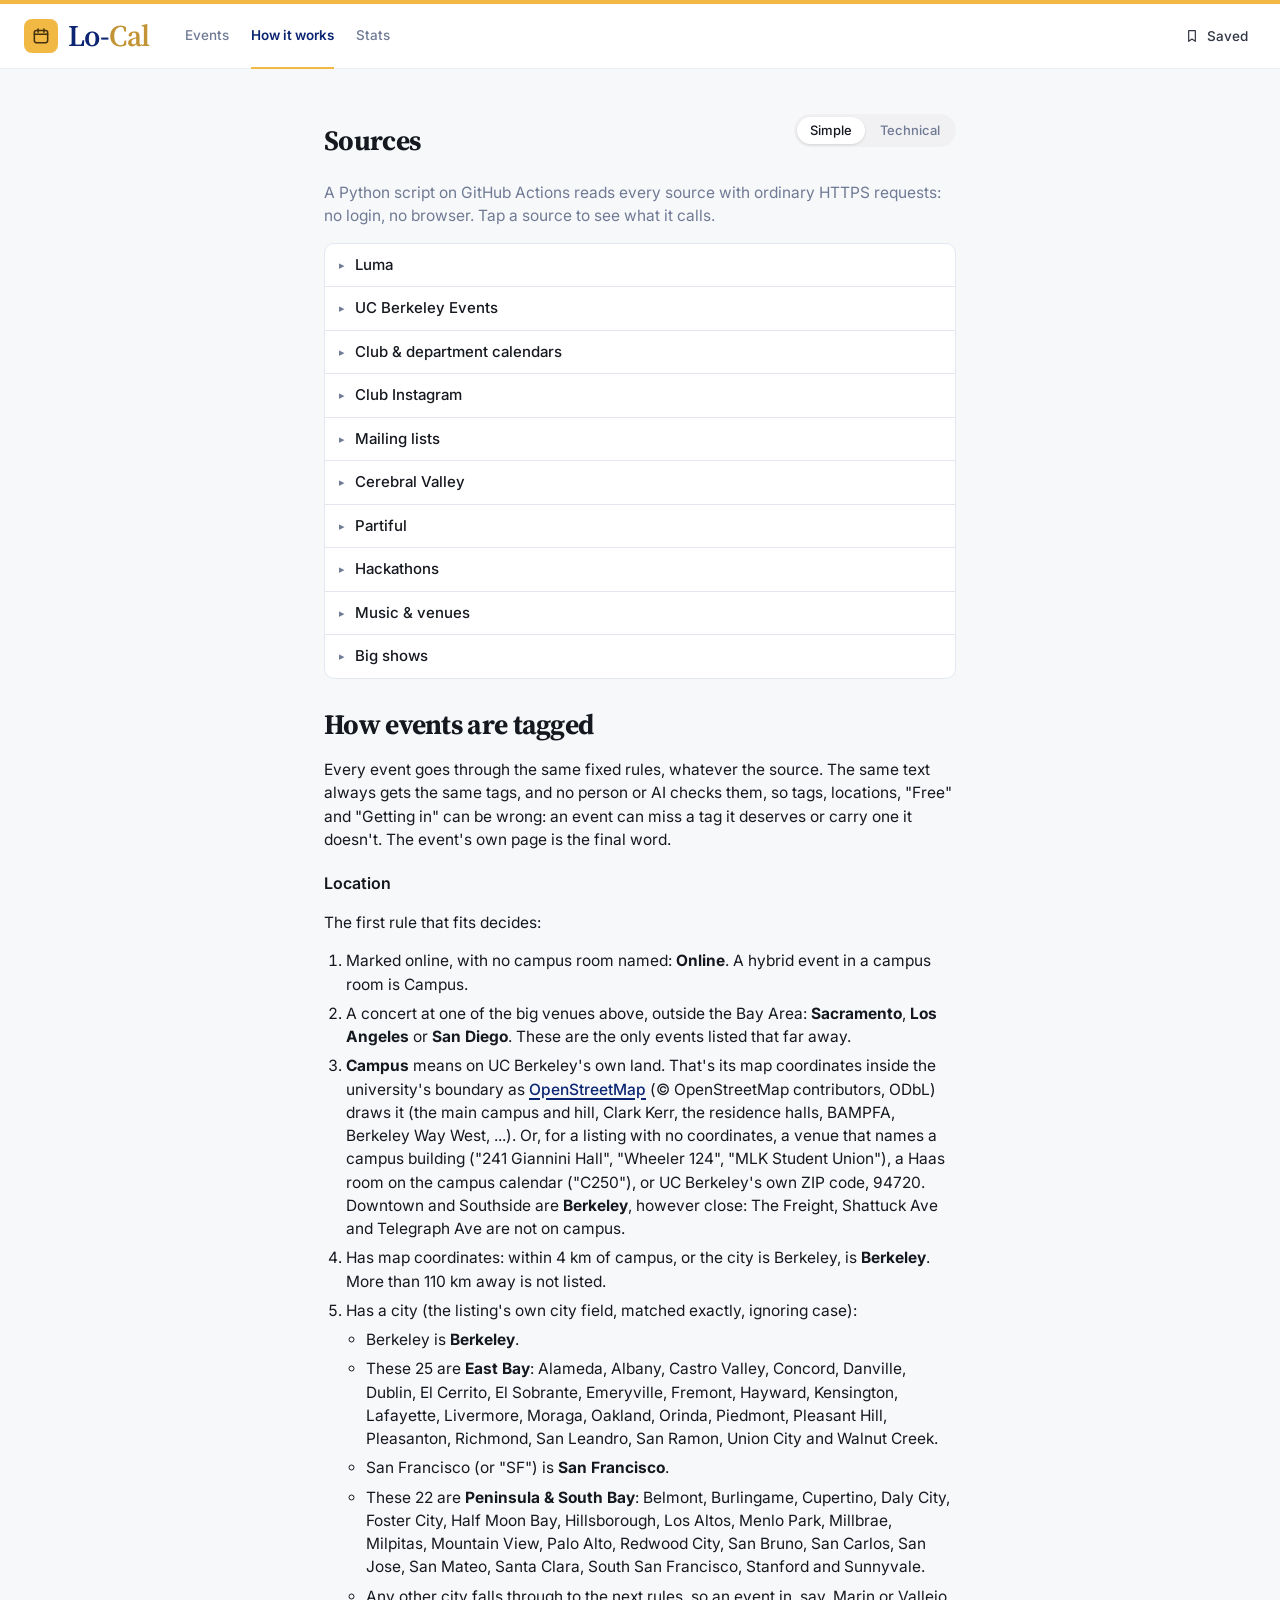
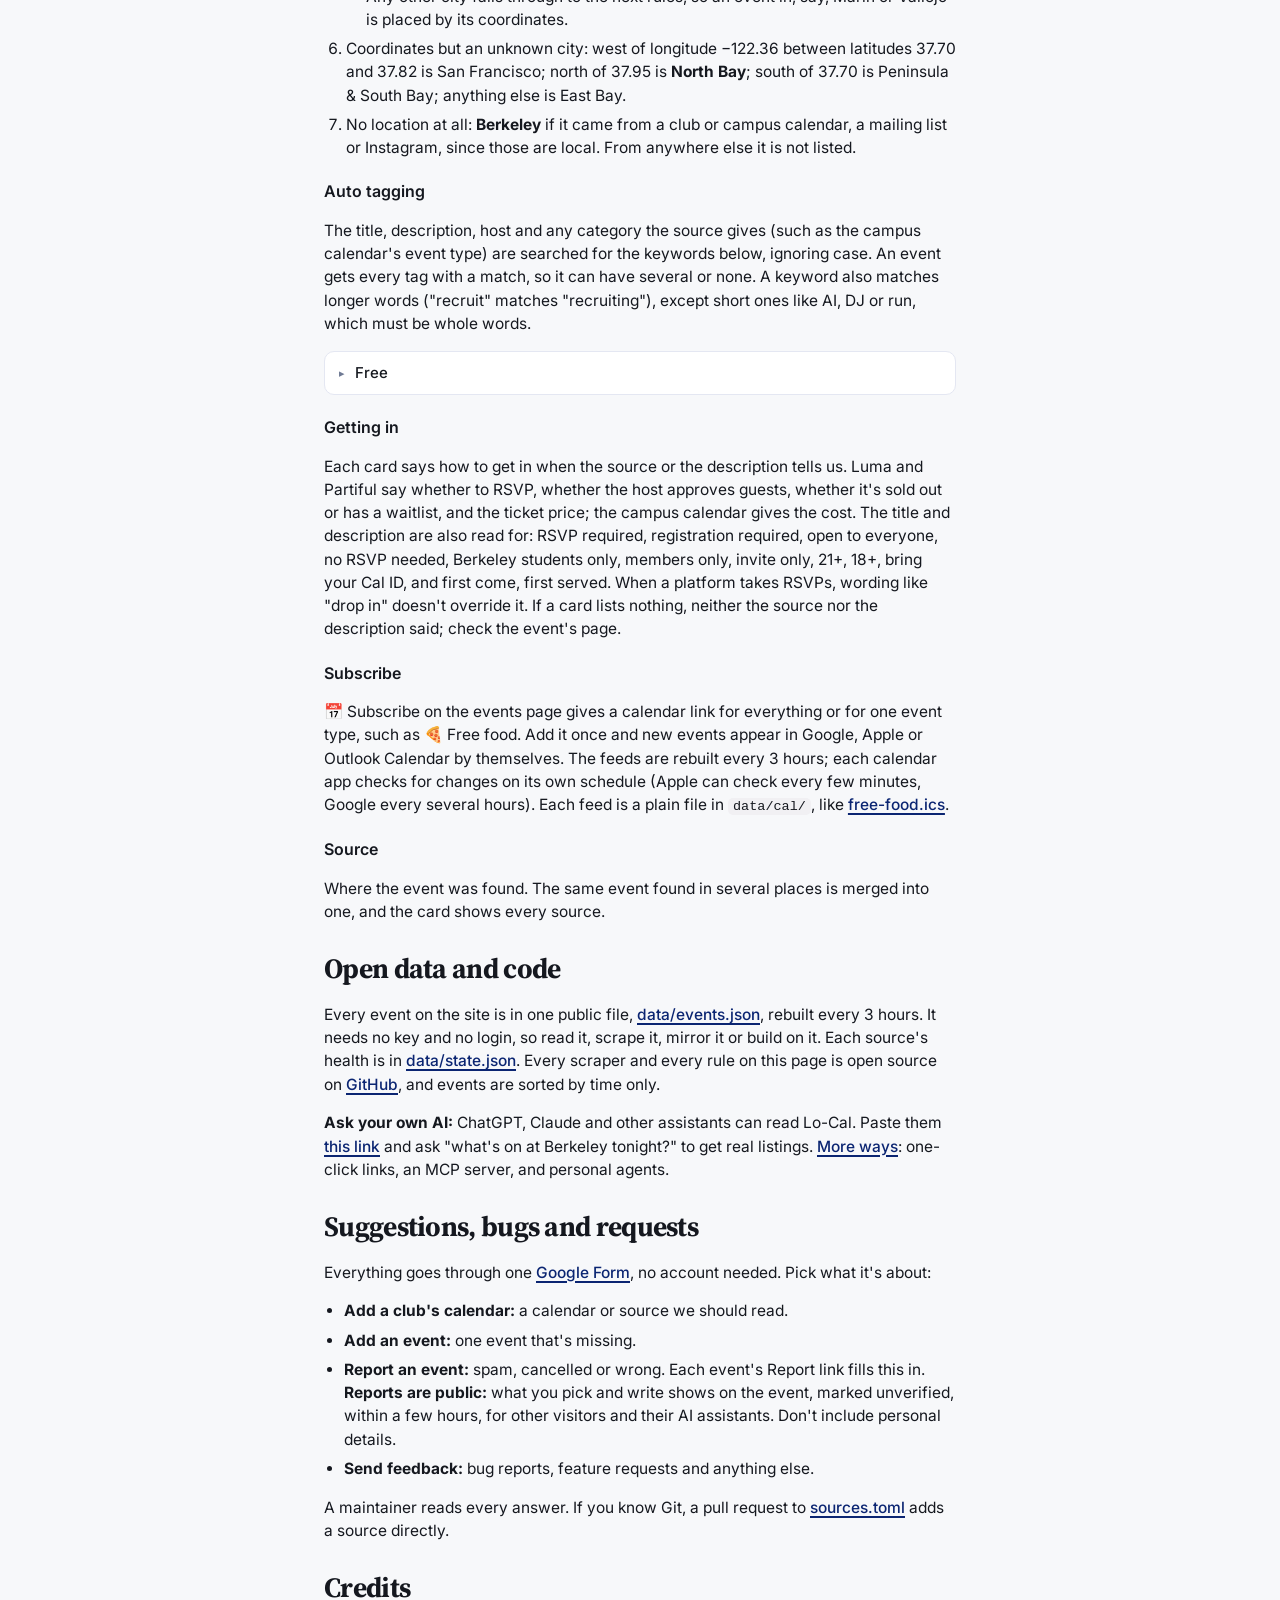
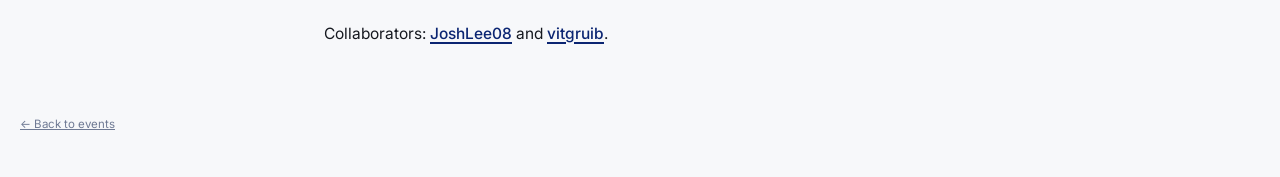
==== commit 7bdd8d31: "Add a "Use with AI" page and test the AI paths end to end - site/ai.html: one-click ChatGPT/Claude/P" ====
--- a/site/about.html
+++ b/site/about.html
@@ -285,7 +285,7 @@
       sorted by time only.</p>
     <p id="agents"><b>Ask your own AI:</b> ChatGPT, Claude and other assistants can read Lo-Cal.
       Paste them <a href="llms.txt">this link</a> and ask "what's on at Berkeley tonight?" to get
-      real listings.</p>
+      real listings. <a href="ai.html">More ways</a>: one-click links, an MCP server, and personal agents.</p>
 
     <h2 id="suggest-source">Suggestions, bugs and requests</h2>
     <p>Everything goes through one <a href="https://docs.google.com/forms/d/e/1FAIpQLSeltgT0d8IheCnsmDhdECZ347hpWNquj5A_GO-cifRQ0kldig/viewform">Google Form</a>,
--- a/site/styles.css
+++ b/site/styles.css
@@ -415,6 +415,8 @@
 .prose li { margin: 6px 0; }
 .prose code { font-size: 13.5px; background: var(--chip); padding: 1px 5px; border-radius: 5px; }
 .note { color: var(--muted); font-size: 14px; }
+.ai pre { background: var(--surface); border: 1px solid var(--line); border-radius: 10px; padding: 10px 12px; font-size: 13px; white-space: pre-wrap; overflow-wrap: anywhere; margin: 6px 0 2px; }
+.ai .copy { font-size: 13px; margin-bottom: 8px; }
 .prose summary { cursor: pointer; list-style: none; }
 .prose summary::-webkit-details-marker { display: none; }
 .sources { background: var(--surface); border: 1px solid var(--faint); border-radius: var(--radius); overflow: hidden; }
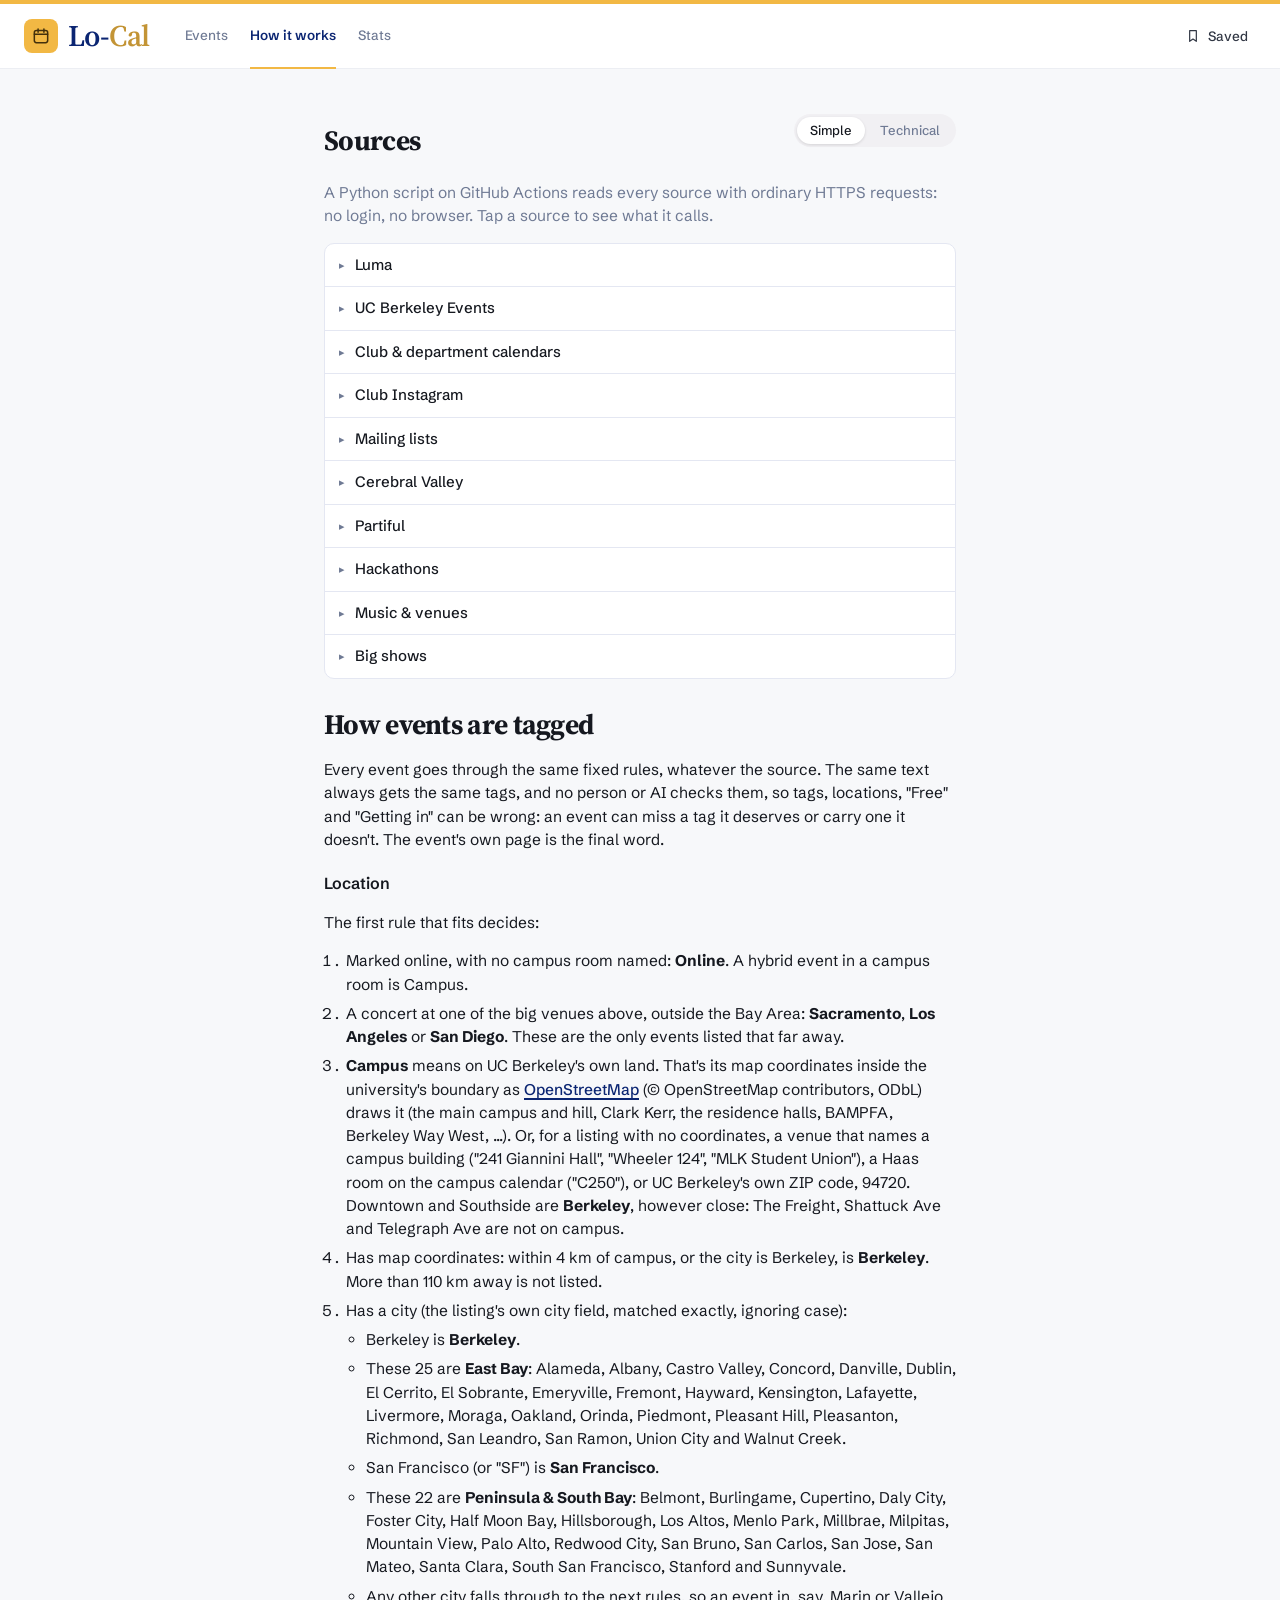
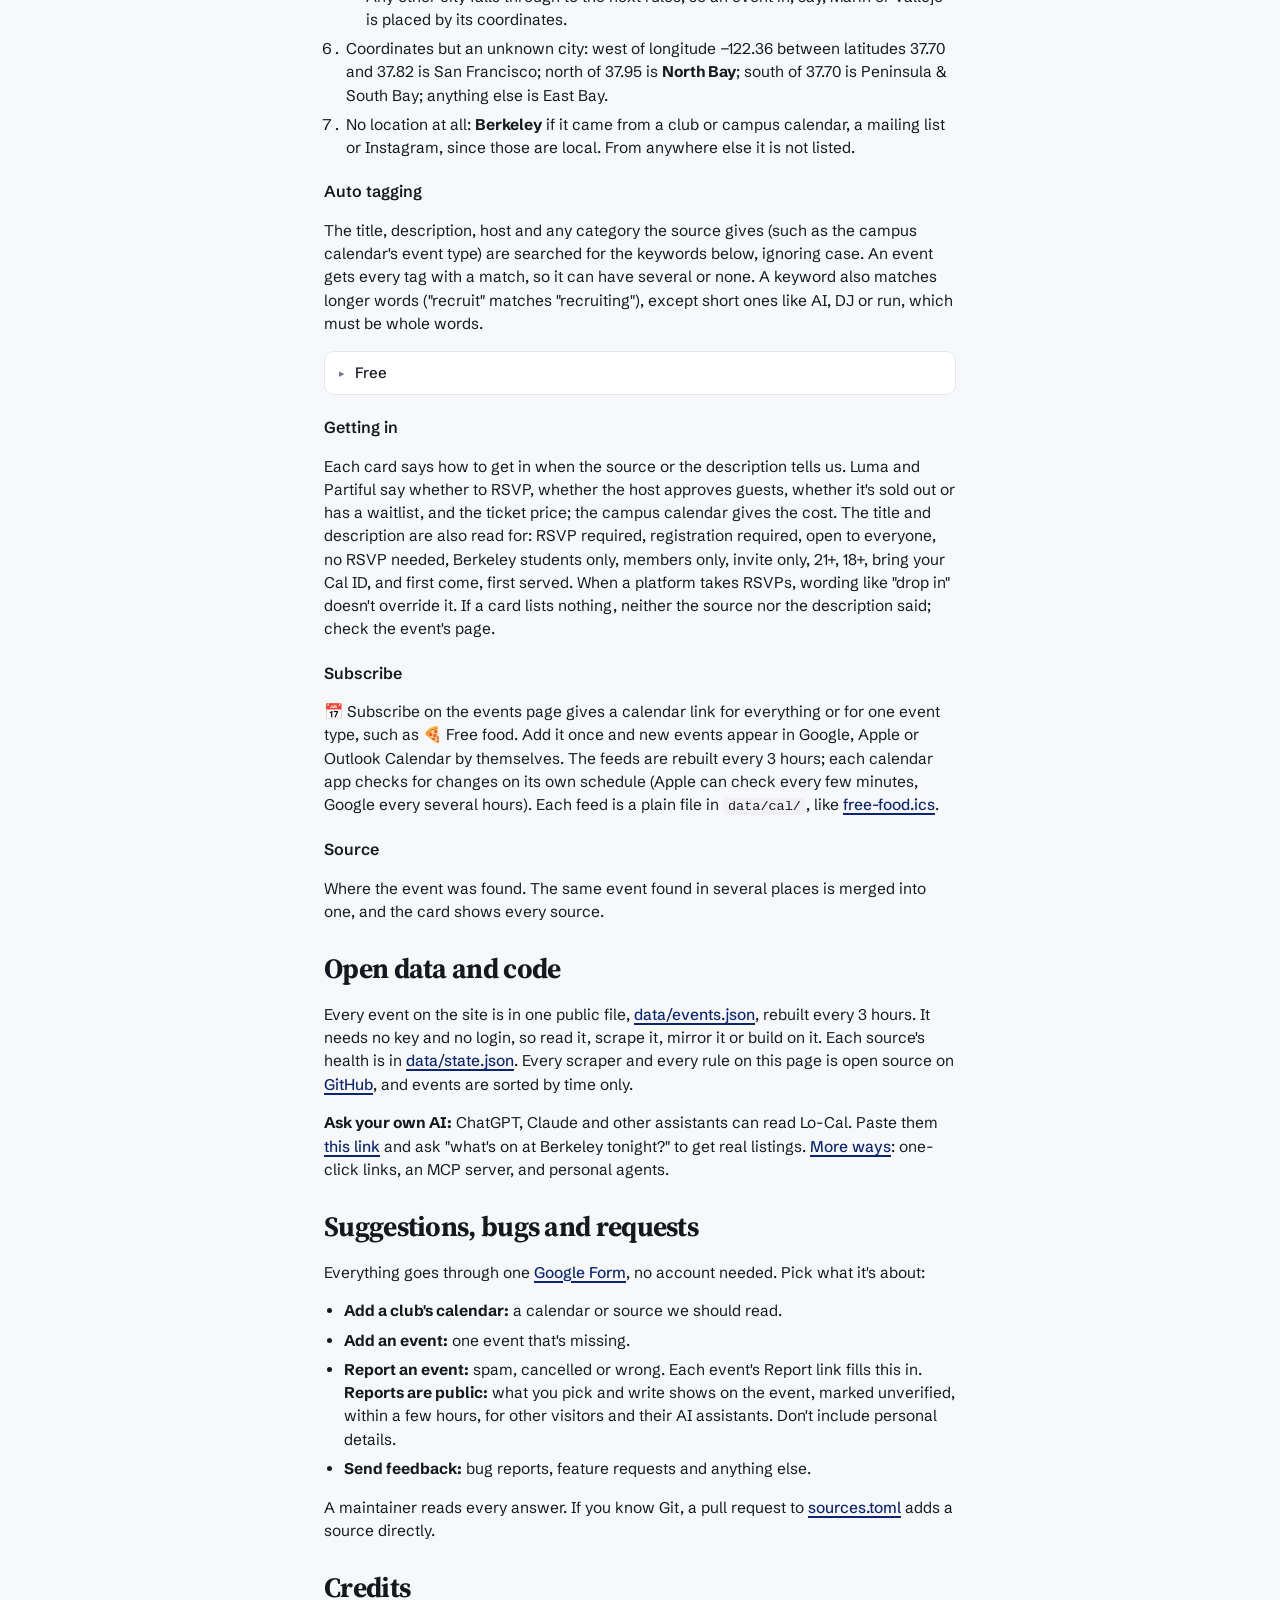
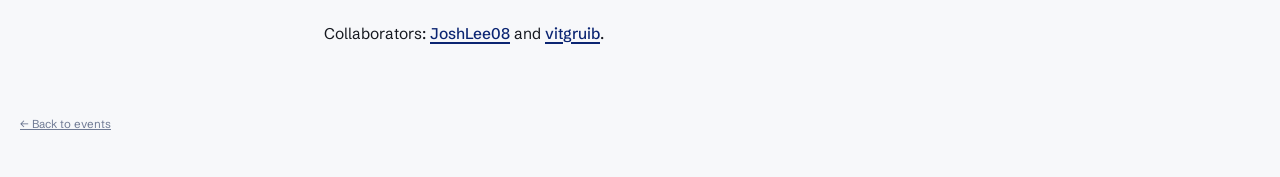
==== commit 27efe645: "Make the site read less like a template and add motion Less AI-template look (layout kept from the m" ====
--- a/site/about.html
+++ b/site/about.html
@@ -18,10 +18,9 @@
   <link rel="icon" href="data:image/svg+xml,<svg xmlns='http://www.w3.org/2000/svg' viewBox='-14 -27 154 154'><rect x='-14' y='-27' width='154' height='154' rx='32' fill='%23002676'/><path transform='matrix(1.25 0 0 -1.25 -499.65 801.74)' fill='%23fdb515' d='m449.24 588.18c-0.395-0.943-2.048-3.62-3.937-3.62-2.282 0-2.361 1.26-2.361 2.833 0 4.487 5.274 15.113 9.997 15.113 1.415 0 1.889-0.71 1.889-1.338 0-0.236-2.914-6.218-5.588-12.988m44.553 37.782c0.155 0 0.236-0.315 0.236-0.55 0-2.204-7.242-15.899-14.484-25.74 2.44 14.72 12.987 26.29 14.248 26.29m-4.173-47.148c-4.723 1.416-9.997 3.858-10.469 13.381 8.579 10.152 19.758 28.966 19.758 36.523 0 1.967-0.393 4.172-3.229 4.172-6.689 0-26.684-18.42-26.684-39.435 0-1.891 0.236-3.7 0.631-5.039-4.094-3.778-7.165-5.509-10.233-5.509-1.022 0-1.258 0.393-1.258 2.205 0 2.596 7.79 18.732 7.79 19.756 0 1.496-0.629 1.889-1.81 1.889h-6.218c-0.472 0-0.944-0.393-1.337-1.338-0.238 0.314-1.497 1.338-3.543 1.338-6.771 0-15.271-5.196-20.15-15.349-1.103-2.361-3.15-7.95-8.739-7.95-4.801 0-6.375 5.116-6.375 11.019 0 16.293 19.284 40.854 29.833 40.854 1.73 0 2.519-0.866 2.519-2.52 0-3.069-2.756-4.958-4.803-5.194-2.991-0.317-5.431-1.655-5.431-4.252 0-2.204 1.732-3.149 4.015-3.149 3.305 0 10.941 7.243 10.941 13.854 0 3.936-2.281 6.062-6.297 6.062-16.609 0-45.182-23.615-45.182-46.127 0-11.098 6.061-16.529 17.002-16.529 5.273 0 10.39 4.014 11.886 5.431 0.315-1.653 2.283-5.431 8.816-5.431 4.329 0 7.241 2.834 8.187 4.171 0.315-1.417 1.259-4.171 6.061-4.171 5.667 0 10.783 2.045 15.977 6.689 2.364-4.248 6.455-6.769 10.628-7.633 1.339-0.237 3.071-0.55 3.071-0.946 0-0.629-2.598-1.968-7.952-1.968-11.571 0-30.305 1.732-46.363 1.732-22.354 0-29.675-10.153-29.675-12.045 0-0.785 0.551-0.943 1.181-0.943 1.258 0 5.668 3.383 22.826 3.383 18.893 0 31.801-1.415 42.033-1.415 20.39 0 26.53 10.391 26.53 11.652 0 1.967-1.732 2.202-3.937 2.832'/></svg>">
   <link rel="preconnect" href="https://fonts.googleapis.com">
   <link rel="preconnect" href="https://fonts.gstatic.com" crossorigin>
-  <link href="https://fonts.googleapis.com/css2?family=Inter:wght@400;500;600;700&family=Source+Serif+4:opsz,wght@8..60,500;8..60,600&display=swap" rel="stylesheet">
+  <link href="https://fonts.googleapis.com/css2?family=Schibsted+Grotesk:wght@400;500;600;700&family=Source+Serif+4:opsz,wght@8..60,500;8..60,600&display=swap" rel="stylesheet">
   <link rel="stylesheet" href="styles.css">
   <script src="tweaks.js"></script>
-  <script data-goatcounter="https://lo-cal.goatcounter.com/count" async src="https://gc.zgo.at/count.js"></script>
 </head>
 <body>
   <header class="masthead">
--- a/site/styles.css
+++ b/site/styles.css
@@ -27,7 +27,7 @@
   --wrap: 1240px;
   --serif: "Source Serif 4", Georgia, "Times New Roman", serif;
   --display: var(--serif);
-  --body: Inter, ui-sans-serif, system-ui, -apple-system, sans-serif;
+  --body: "Schibsted Grotesk", ui-sans-serif, system-ui, -apple-system, sans-serif;
   --head-h: 69px;  /* the sticky header: 4px gold bar + 64px row + 1px line */
   color-scheme: light;
 }
@@ -78,7 +78,7 @@
 .subbar { background: var(--surface); border-bottom: 1px solid var(--line); }
 .subbar-in { display: grid; grid-template-columns: 172px minmax(0, 1fr) auto; align-items: center; gap: 28px; padding-top: 16px; padding-bottom: 16px; }
 .place { margin: 0; font-size: 12px; color: var(--muted); line-height: 1.4; }
-.place b { display: block; color: var(--title); font-size: 11px; font-weight: 700; letter-spacing: .12em; text-transform: uppercase; }
+.place b { display: block; color: var(--title); font-size: 13px; font-weight: 600; }
 .search { display: flex; align-items: center; gap: 10px; min-width: 0; border: 1px solid var(--faint); border-radius: 10px; padding: 4px 4px 4px 14px; background: var(--surface); }
 .search:focus-within { border-color: var(--navy); box-shadow: 0 0 0 3px color-mix(in srgb, var(--navy) 12%, transparent); }
 .search > svg { width: 18px; height: 18px; fill: none; stroke: var(--muted); stroke-width: 2; }
@@ -101,7 +101,6 @@
 .iconbtn:disabled { opacity: .4; cursor: default; }
 .iconbtn.plain { border: 0; background: none; font-size: 16px; }
 .arrow-link, .arrow-out { font: 600 12.5px var(--body); color: var(--title); background: none; border: 0; padding: 0; cursor: pointer; text-decoration: none; }
-.arrow-link::after { content: " →"; }
 .arrow-out::after { content: " ↗"; font-size: .9em; }
 .arrow-link:hover, .arrow-out:hover { text-decoration: underline; }
 
@@ -126,7 +125,7 @@
 .side-head .link { text-decoration: none; font-size: 12px; }
 .side-close { display: none; }
 .fgroup { margin-bottom: 20px; }
-.fgroup h3 { margin: 0 0 8px; font-size: 10.5px; font-weight: 700; letter-spacing: .1em; text-transform: uppercase; color: var(--ink-2); }
+.fgroup h3 { margin: 0 0 8px; font-size: 13px; font-weight: 600; color: var(--ink); }
 .whenlist { display: grid; gap: 2px; }
 .whenlist button { display: flex; align-items: center; gap: 8px; width: 100%; text-align: left; font: 500 13px var(--body); color: var(--ink-2); background: none; border: 0; border-radius: 6px; padding: 7px 8px; cursor: pointer; }
 .whenlist button:hover { background: var(--chip); }
@@ -190,21 +189,20 @@
 .day { display: flex; align-items: baseline; gap: 10px; margin: 30px 0 4px; padding-top: 14px; border-top: 1px solid var(--line); }
 .day h2 { margin: 0; font: 500 26px/1.1 var(--serif); letter-spacing: -0.02em; color: var(--ink); }
 .day span { color: var(--muted); font-size: 12.5px; }
-.section { display: flex; align-items: center; gap: 8px; margin: 22px 0 10px; font-size: 10.5px; font-weight: 700; letter-spacing: .1em; text-transform: uppercase; color: var(--ink-2); }
-.section .n { color: var(--muted); font-weight: 500; letter-spacing: 0; }
+.section { display: flex; align-items: baseline; gap: 8px; margin: 26px 0 2px; font: italic 500 17px/1.2 var(--serif); color: var(--ink-2); }
+.section .n { color: var(--muted); font: 400 12px var(--body); }
 .section.now { color: var(--green); }
-.section.now::before { content: ""; width: 7px; height: 7px; border-radius: 50%; background: var(--green); }
+.section.now::before { content: ""; align-self: center; width: 7px; height: 7px; border-radius: 50%; background: var(--green); animation: pulse 2s ease-out infinite; }
 
 .card {
   position: relative; display: grid; grid-template-columns: 84px minmax(0, 1fr) auto auto; gap: 0 18px;
-  background: var(--surface); border: 1px solid var(--faint); border-radius: var(--radius);
-  padding: 18px 16px 16px 18px; margin-bottom: 12px; box-shadow: var(--shadow);
-}
-.card.now { border-color: color-mix(in srgb, var(--navy) 45%, var(--faint)); box-shadow: 0 0 0 1px color-mix(in srgb, var(--navy) 20%, transparent); }
+  padding: 18px 4px 16px 12px; border-bottom: 1px solid var(--line); background: var(--bg);
+  view-transition-name: var(--vt, none); view-transition-class: card;
+}
+.card.now { box-shadow: inset 3px 0 0 var(--green); }
 .card:has(.addcal[open]) { z-index: 5; }
 .time { font-weight: 700; font-size: 13.5px; color: var(--ink); padding-top: 2px; }
 .time small { display: block; color: var(--muted); font-weight: 400; font-size: 12px; margin-top: 2px; }
-.live-pill { display: inline-block; white-space: nowrap; margin-top: 8px; padding: 2px 7px; border-radius: 5px; background: var(--green-soft); color: var(--green); font-size: 10.5px; font-weight: 500; }
 .body { min-width: 0; }
 .title { color: var(--title); text-decoration: none; font: 500 17px/1.3 var(--body); letter-spacing: -0.01em; display: -webkit-box; -webkit-line-clamp: 2; -webkit-box-orient: vertical; overflow: hidden; }
 .title[href]::after { content: " ↗"; font-size: .8em; }
@@ -218,28 +216,30 @@
 .desc:empty { display: none; }
 .badges { display: flex; flex-wrap: wrap; align-items: center; gap: 6px; margin-top: 12px; }
 .badges:empty { display: none; }
-.badge { font-size: 11px; font-weight: 500; padding: 3px 8px; border-radius: 5px; background: var(--chip); color: var(--ink-2); }
-.badge.food { background: var(--gold-soft); color: var(--gold-ink); }
-.via { font-size: 11px; color: var(--muted); }
+.badges { gap: 4px 0; }
+.badge { font-size: 12px; font-weight: 500; color: var(--ink-2); }
+.badge + .badge::before { content: "·"; margin: 0 7px; color: var(--muted); }
+.badge.food { color: #a8741a; font-weight: 600; }
+.via { flex-basis: 100%; font-size: 12px; color: var(--muted); }
 .via a { color: inherit; text-decoration: none; }
 .via a:hover { color: var(--ink); text-decoration: underline; }
 .thumb { width: 74px; height: 70px; object-fit: cover; border-radius: 6px; background: var(--chip); align-self: start; }
 .thumb:not([src]) { display: none; }
 /* Save, Calendar and Report share one secondary-button style; only a saved event is tinted. */
-.card .actions { grid-column: 4; grid-row: 1; display: flex; flex-direction: column; gap: 6px; width: 112px; }
+.card .actions { grid-column: 2; grid-row: 2; display: flex; gap: 18px; margin-top: 10px; }
 .save, .calbtn, .flag {
-  list-style: none; display: flex; align-items: center; gap: 7px; width: 100%; height: 32px; padding: 0 10px;
-  font: 500 12.5px/1 var(--body); color: var(--ink-2); text-decoration: none; white-space: nowrap; cursor: pointer;
-  background: var(--surface); border: 1px solid var(--faint); border-radius: 7px;
+  list-style: none; display: flex; align-items: center; gap: 5px; padding: 2px 0;
+  font: 500 12.5px/1 var(--body); color: var(--muted); text-decoration: none; white-space: nowrap; cursor: pointer;
+  background: none; border: 0;
 }
 .save svg, .calbtn svg, .flag svg { width: 15px; height: 15px; fill: none; stroke: currentColor; stroke-width: 1.8; stroke-linejoin: round; stroke-linecap: round; }
-.save:hover, .calbtn:hover, .flag:hover, .addcal[open] .calbtn { background: var(--chip); color: var(--ink); }
-.save[aria-pressed="true"] { background: var(--gold-soft); border-color: var(--gold-line); color: var(--gold-ink); }
+.save:hover, .calbtn:hover, .flag:hover, .addcal[open] .calbtn { color: var(--ink); }
+.save[aria-pressed="true"] { color: #a8741a; }
 .save[aria-pressed="true"] svg { fill: currentColor; }
 .addcal { position: relative; }
 .calbtn::-webkit-details-marker { display: none; }
 .calmenu {
-  position: absolute; right: 0; top: calc(100% + 4px); z-index: 3; min-width: 210px;
+  position: absolute; left: 0; top: calc(100% + 4px); z-index: 3; min-width: 210px;
   display: flex; flex-direction: column; padding: 4px;
   background: var(--surface); border: 1px solid var(--faint); border-radius: 8px; box-shadow: 0 8px 24px rgb(14 19 33 / 14%);
 }
@@ -252,14 +252,13 @@
 .card.row .time { font-weight: 500; padding: 0; }
 .card.row .desc, .card.row .badges, .card.row .thumb { display: none; }
 .card.row .where { margin-top: 3px; }
-.card.row .actions { grid-column: 3; flex-direction: row; align-items: center; width: auto; }
-.card.row .actions > * { width: auto; }
+.card.row .actions { grid-column: 3; grid-row: 1; margin-top: 0; }
 
 /* Today's ended events, tucked away under one line. */
 .earlier { margin: 18px 0 10px; }
 .earlier > summary {
   list-style: none; cursor: pointer; display: flex; align-items: center; gap: 10px; font-size: 13px; color: var(--ink-2);
-  border: 1px solid var(--faint); border-radius: var(--radius); background: var(--surface); padding: 12px 16px;
+  border-bottom: 1px solid var(--line); padding: 14px 4px 14px 12px;
 }
 .earlier > summary::-webkit-details-marker { display: none; }
 .earlier > summary::before { content: "›"; font-size: 16px; color: var(--muted); transition: transform .15s; }
@@ -368,15 +367,12 @@
   .view-title h1 { font-size: 30px; }
   .view-nav { width: 100%; padding-top: 4px; }
   .view-nav .iconbtn:first-of-type { margin-left: auto; }
-  .card { grid-template-columns: 76px minmax(0, 1fr); gap: 0 10px; padding: 14px; }
+  .card { grid-template-columns: 76px minmax(0, 1fr); gap: 0 10px; padding: 14px 2px 14px 10px; }
   .time { font-size: 13px; }
-  .live-pill { white-space: normal; }
   .thumb { display: none; }
-  .card .actions, .card.row .actions { grid-column: 1 / -1; grid-row: auto; flex-direction: row; width: auto; margin-top: 12px; padding-top: 12px; border-top: 1px solid var(--line); }
-  .card .actions > * { flex: 1; width: auto; }
-  .save, .calbtn, .flag { justify-content: center; height: 36px; }
+  .card .actions, .card.row .actions { grid-column: 2; grid-row: auto; gap: 22px; margin-top: 10px; }
+  .save, .calbtn, .flag { height: 30px; }
   .card.row { grid-template-columns: 76px minmax(0, 1fr); }
-  .card.row .actions { grid-column: 1 / -1; justify-content: flex-end; }
   .cal-banner { flex-wrap: wrap; }
   .cal-banner .btn { margin-left: 0; width: 100%; }
   .foot-row .updated { margin-left: 0; }
@@ -385,7 +381,7 @@
 
 /* Big-venue concerts (sources/big_shows.py): a poster, a display-size title and the train line
    up front, so a show worth the trip stands out from the list around it. */
-.card.big { border: 1.5px solid var(--big); box-shadow: inset 4px 0 0 var(--big); }
+.card.big { border: 1.5px solid var(--big); border-radius: var(--radius); box-shadow: inset 4px 0 0 var(--big); margin: 8px 0; }
 .card.big .time { color: var(--big); }
 .kicker { display: block; margin-bottom: 4px; color: var(--big); font: 700 11px/1.2 var(--body); letter-spacing: .08em; text-transform: uppercase; }
 .card.big .title { font: 600 22px/1.15 var(--serif); -webkit-line-clamp: 3; }
@@ -434,7 +430,7 @@
 .live.degraded::before, .live.failing::before { background: var(--gold); }
 .live.down::before { background: #d64545; }
 .facts { display: grid; grid-template-columns: 76px 1fr; gap: 6px 12px; margin: 2px 0 0; padding: 0 14px 4px 35px; font-size: 14px; }
-.facts dt { font-size: 11px; font-weight: 600; letter-spacing: .06em; text-transform: uppercase; color: var(--muted); padding-top: 2px; }
+.facts dt { font-size: 13px; font-weight: 600; color: var(--muted); }
 .facts dd { margin: 0; color: color-mix(in srgb, var(--ink) 80%, var(--muted)); }
 .facts ol.found { margin: 2px 0 0; padding-left: 18px; }
 .facts ol.found li { margin: 2px 0; font-size: 14px; }
@@ -464,3 +460,46 @@
 .health th { color: var(--muted); font-weight: 600; }
 .health .num { text-align: right; font-variant-numeric: tabular-nums; }
 .health tr:not([data-health="ok"]) td:nth-child(2) { font-weight: 600; }
+
+/* ---------- Motion ---------- */
+/* Pages: the header holds still while the content under it slides up. */
+@view-transition { navigation: auto; }
+.masthead { view-transition-name: masthead; }
+::view-transition-old(root) { animation: .18s ease-in both fade-out; }
+::view-transition-new(root) { animation: .32s cubic-bezier(.2, .8, .2, 1) both rise; }
+/* Inside the events page, everything but the list swaps at once: a cross-fade doubles the sidebar text. */
+html[data-vt]::view-transition-old(root), html[data-vt]::view-transition-new(root) { animation: none; }
+
+/* Filter changes (app.js update): cards that stay glide to their new place, new ones rise in. */
+::view-transition-group(*.card) { animation-duration: .38s; animation-timing-function: cubic-bezier(.2, .8, .2, 1); }
+::view-transition-new(*.card):only-child { animation: .32s cubic-bezier(.2, .8, .2, 1) .12s both rise; }
+::view-transition-old(*.card):only-child { animation: .15s ease-in both fade-out; }
+.card.enter { animation: .4s cubic-bezier(.2, .8, .2, 1) calc(var(--i) * 35ms) both rise; }
+
+/* Day steps (‹ ›): the list turns like a calendar page. */
+html[data-vt="next"] .card, html[data-vt="prev"] .card { view-transition-name: none; }
+html[data-vt="next"] .main, html[data-vt="prev"] .main { view-transition-name: page; }
+::view-transition-old(page) { animation: .16s ease-in both var(--page-out, page-out-left); }
+::view-transition-new(page) { animation: .34s cubic-bezier(.2, .8, .2, 1) .1s both var(--page-in, page-in-right); }
+html[data-vt="prev"] { --page-out: page-out-right; --page-in: page-in-left; }
+
+/* Card details */
+.time { transition: transform .2s cubic-bezier(.2, .8, .2, 1); transform-origin: left top; }
+.card:hover .time { transform: translateX(3px) rotate(-1.5deg); }
+.card { transition: background-color .2s; }
+.card:hover { background: color-mix(in srgb, var(--surface) 70%, var(--bg)); }
+.save.pop svg { animation: .45s cubic-bezier(.3, 1.6, .5, 1) pop; }
+
+@keyframes rise { from { opacity: 0; transform: translateY(10px); } }
+@keyframes fade-out { to { opacity: 0; } }
+@keyframes page-out-left { to { opacity: 0; transform: translateX(-40px) rotateY(8deg); } }
+@keyframes page-out-right { to { opacity: 0; transform: translateX(40px) rotateY(-8deg); } }
+@keyframes page-in-right { from { opacity: 0; transform: translateX(60px) rotateY(-8deg); } }
+@keyframes page-in-left { from { opacity: 0; transform: translateX(-60px) rotateY(8deg); } }
+@keyframes pop { 40% { transform: scale(1.45) rotate(-8deg); } }
+@keyframes pulse { 0% { box-shadow: 0 0 0 0 color-mix(in srgb, var(--green) 55%, transparent); } 100% { box-shadow: 0 0 0 7px transparent; } }
+
+@media (prefers-reduced-motion: reduce) {
+  @view-transition { navigation: none; }
+  *, *::before, ::view-transition-group(*), ::view-transition-old(*), ::view-transition-new(*) { animation: none !important; transition: none !important; }
+}
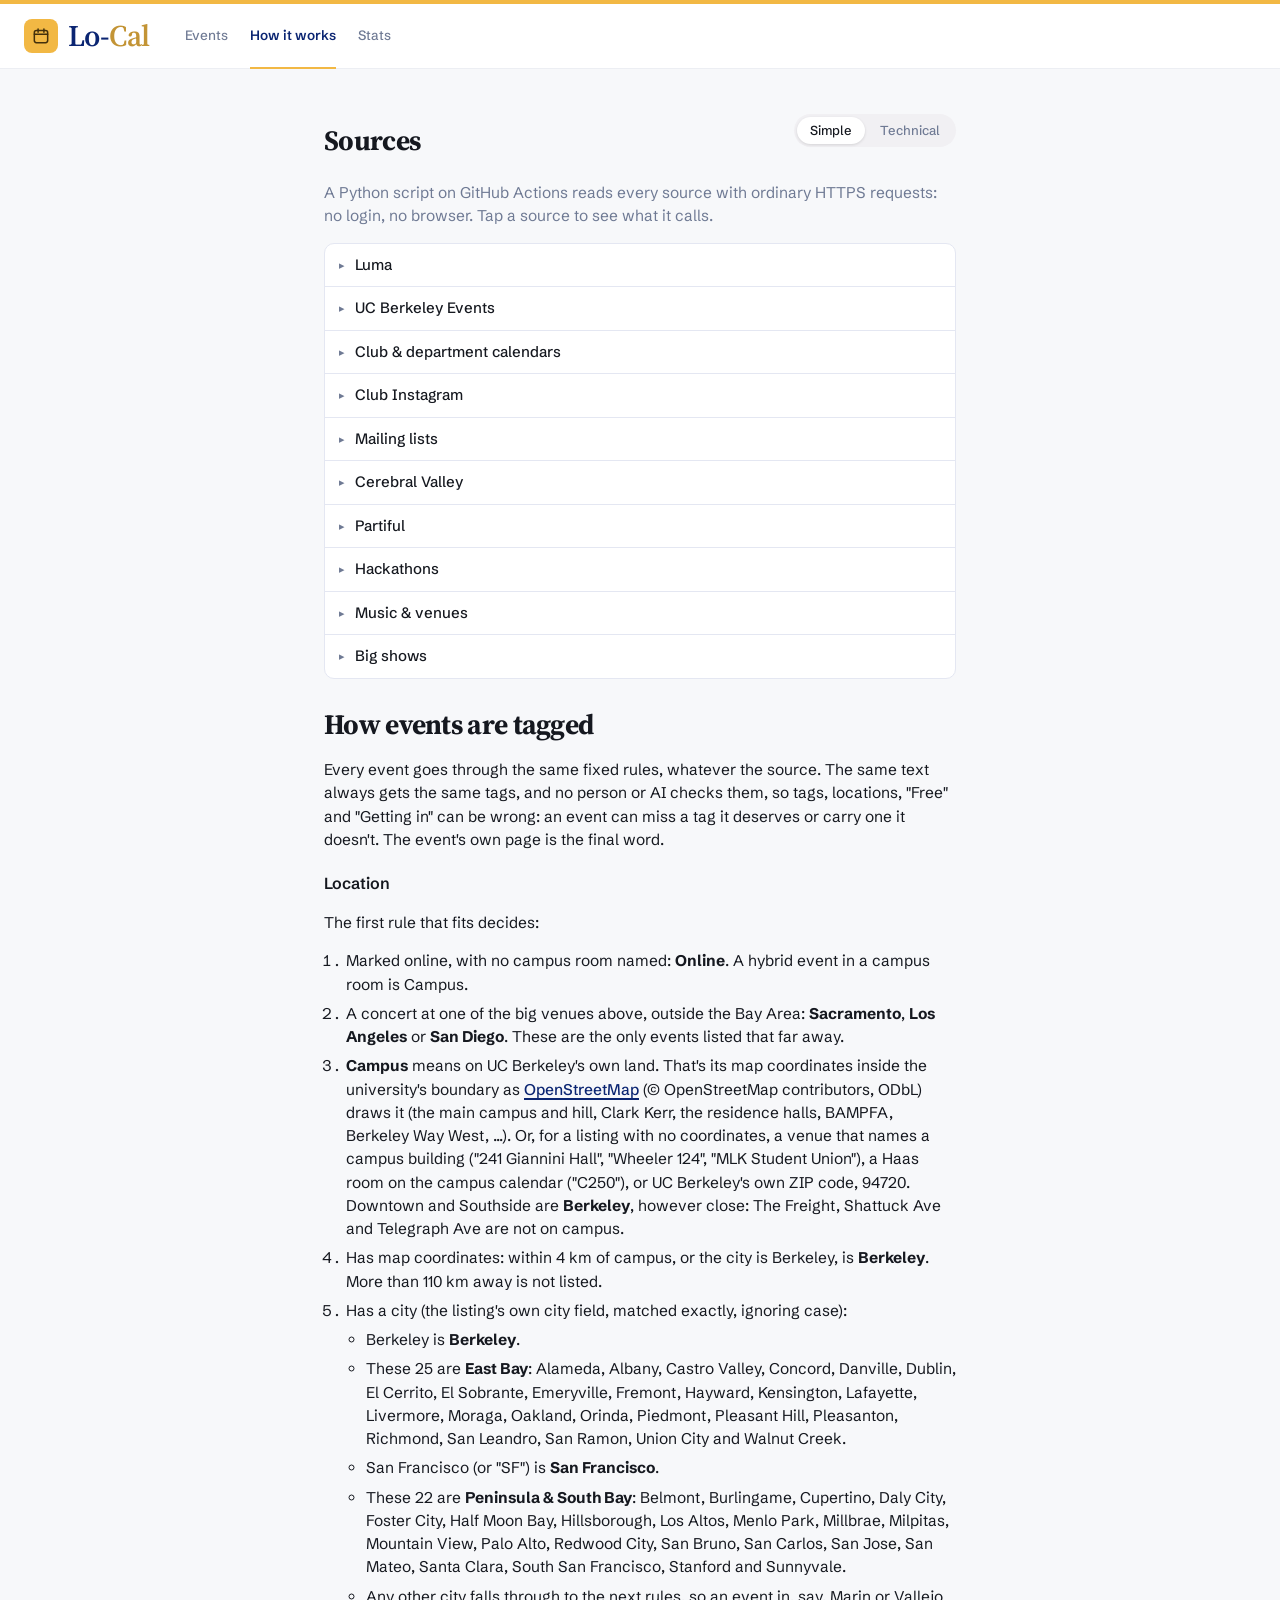
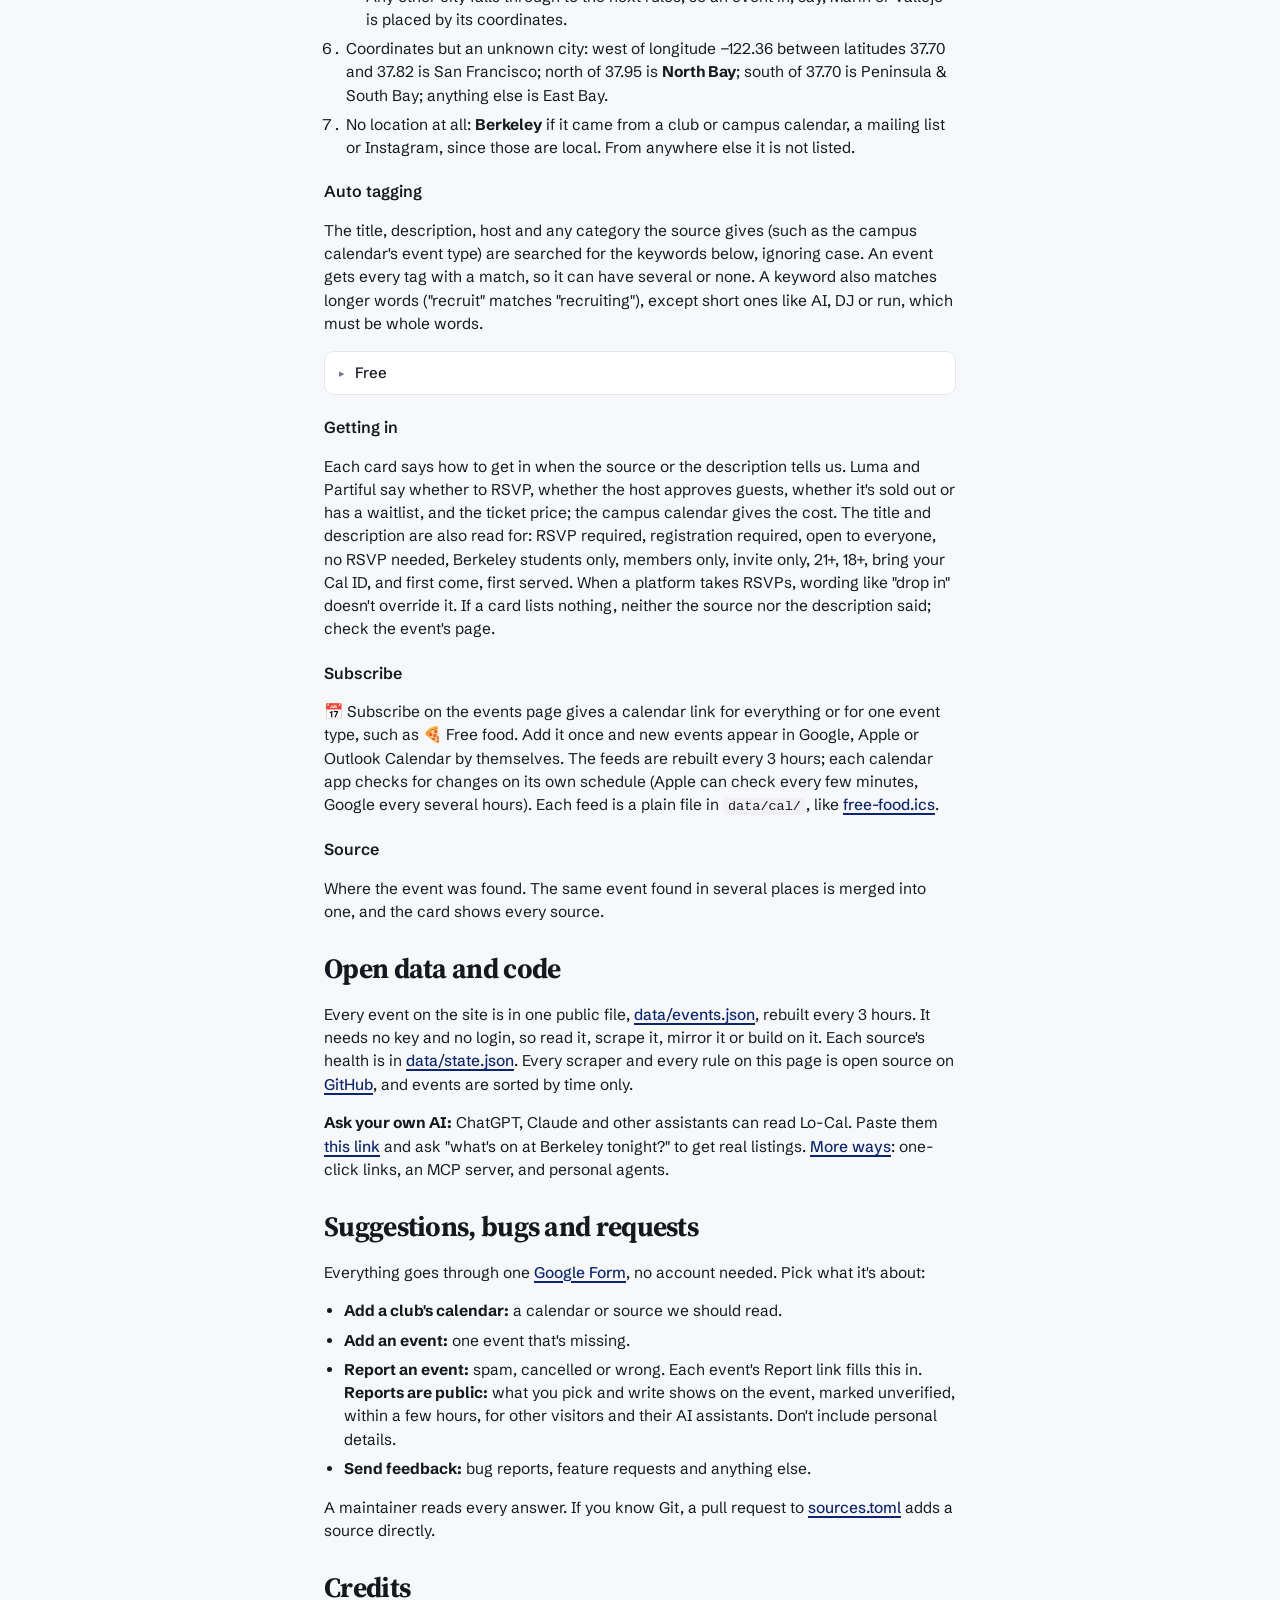
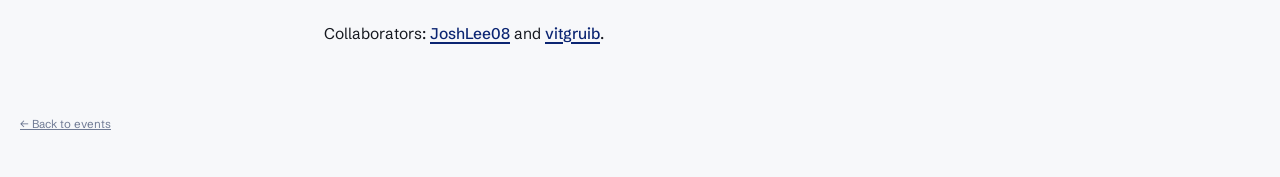
==== commit b9edab27: "Remove Save: each event's Calendar button covers it Save kept a browser-only list that took more ste" ====
--- a/site/about.html
+++ b/site/about.html
@@ -34,9 +34,6 @@
         <a href="about.html" aria-current="page">How it works</a>
         <a href="stats.html">Stats</a>
       </nav>
-      <a class="saved-link" href="./#saved=1" title="Events you saved in this browser">
-        <svg viewBox="0 0 24 24" aria-hidden="true"><path d="M7 4h10v16l-5-3.5L7 20z"/></svg>Saved
-      </a>
     </div>
   </header>
 
--- a/site/styles.css
+++ b/site/styles.css
@@ -66,14 +66,11 @@
 :root[data-theme="dark"] .logo-mark svg { stroke: #43300c; }
 .logo-word { font: 600 30px/1 var(--wordmark-font, var(--serif)); letter-spacing: -0.02em; color: var(--title); }
 .logo-word span { color: #c39435; }
+.nbadge { min-width: 20px; padding: 1px 6px; border-radius: 999px; background: var(--chip); color: var(--ink-2); font-size: 11.5px; font-weight: 600; text-align: center; }
 .nav { display: flex; gap: 22px; align-self: stretch; }
 .nav a { display: flex; align-items: center; font-size: 13.5px; font-weight: 500; color: var(--muted); text-decoration: none; border-bottom: 2px solid transparent; margin-bottom: -1px; }
 .nav a:hover { color: var(--ink); }
 .nav a[aria-current="page"] { color: var(--title); font-weight: 600; border-bottom-color: var(--gold); }
-.saved-link { margin-left: auto; display: flex; align-items: center; gap: 7px; font-size: 13.5px; font-weight: 500; color: var(--ink-2); text-decoration: none; padding: 6px 8px; border-radius: 8px; }
-.saved-link:hover { background: var(--chip); }
-.saved-link svg { width: 16px; height: 16px; fill: none; stroke: currentColor; stroke-width: 1.8; stroke-linejoin: round; }
-.nbadge { min-width: 20px; padding: 1px 6px; border-radius: 999px; background: var(--chip); color: var(--ink-2); font-size: 11.5px; font-weight: 600; text-align: center; }
 
 .subbar { background: var(--surface); border-bottom: 1px solid var(--line); }
 .subbar-in { display: grid; grid-template-columns: 172px minmax(0, 1fr) auto; align-items: center; gap: 28px; padding-top: 16px; padding-bottom: 16px; }
@@ -225,17 +222,15 @@
 .via a:hover { color: var(--ink); text-decoration: underline; }
 .thumb { width: 74px; height: 70px; object-fit: cover; border-radius: 6px; background: var(--chip); align-self: start; }
 .thumb:not([src]) { display: none; }
-/* Save, Calendar and Report share one secondary-button style; only a saved event is tinted. */
+/* Calendar and Report share one quiet text-button style. */
 .card .actions { grid-column: 2; grid-row: 2; display: flex; gap: 18px; margin-top: 10px; }
-.save, .calbtn, .flag {
+.calbtn, .flag {
   list-style: none; display: flex; align-items: center; gap: 5px; padding: 2px 0;
   font: 500 12.5px/1 var(--body); color: var(--muted); text-decoration: none; white-space: nowrap; cursor: pointer;
   background: none; border: 0;
 }
-.save svg, .calbtn svg, .flag svg { width: 15px; height: 15px; fill: none; stroke: currentColor; stroke-width: 1.8; stroke-linejoin: round; stroke-linecap: round; }
-.save:hover, .calbtn:hover, .flag:hover, .addcal[open] .calbtn { color: var(--ink); }
-.save[aria-pressed="true"] { color: #a8741a; }
-.save[aria-pressed="true"] svg { fill: currentColor; }
+.calbtn svg, .flag svg { width: 15px; height: 15px; fill: none; stroke: currentColor; stroke-width: 1.8; stroke-linejoin: round; stroke-linecap: round; }
+.calbtn:hover, .flag:hover, .addcal[open] .calbtn { color: var(--ink); }
 .addcal { position: relative; }
 .calbtn::-webkit-details-marker { display: none; }
 .calmenu {
@@ -245,7 +240,6 @@
 }
 .calmenu a, .calmenu button { font: 500 13px var(--body); color: var(--ink); text-decoration: none; text-align: left; background: none; border: 0; padding: 7px 10px; border-radius: 5px; cursor: pointer; white-space: nowrap; }
 .calmenu a:hover, .calmenu button:hover { background: var(--chip); }
-.calmenu .tomine { color: var(--title); font-weight: 600; border-bottom: 1px solid var(--line); border-radius: 5px 5px 0 0; margin-bottom: 2px; }
 
 /* All-day events: one compact row each. */
 .card.row { grid-template-columns: 84px minmax(0, 1fr) auto; align-items: center; padding: 14px 16px 14px 18px; }
@@ -356,9 +350,6 @@
   .nav { gap: 10px; }
   .nav a { font-size: 12.5px; }
   .logo-mark { display: none; }
-  .saved-link { padding: 6px 2px; font-size: 0; gap: 4px; }
-  .saved-link svg { width: 18px; height: 18px; }
-  .saved-link .nbadge { font-size: 11px; }
   .subbar-in { grid-template-columns: 1fr; }
   .kbd { display: none; }
   .search .btn { display: none; }
@@ -371,7 +362,7 @@
   .time { font-size: 13px; }
   .thumb { display: none; }
   .card .actions, .card.row .actions { grid-column: 2; grid-row: auto; gap: 22px; margin-top: 10px; }
-  .save, .calbtn, .flag { height: 30px; }
+  .calbtn, .flag { height: 30px; }
   .card.row { grid-template-columns: 76px minmax(0, 1fr); }
   .cal-banner { flex-wrap: wrap; }
   .cal-banner .btn { margin-left: 0; width: 100%; }
@@ -488,7 +479,6 @@
 .card:hover .time { transform: translateX(3px) rotate(-1.5deg); }
 .card { transition: background-color .2s; }
 .card:hover { background: color-mix(in srgb, var(--surface) 70%, var(--bg)); }
-.save.pop svg { animation: .45s cubic-bezier(.3, 1.6, .5, 1) pop; }
 
 @keyframes rise { from { opacity: 0; transform: translateY(10px); } }
 @keyframes fade-out { to { opacity: 0; } }
@@ -496,7 +486,6 @@
 @keyframes page-out-right { to { opacity: 0; transform: translateX(40px) rotateY(-8deg); } }
 @keyframes page-in-right { from { opacity: 0; transform: translateX(60px) rotateY(-8deg); } }
 @keyframes page-in-left { from { opacity: 0; transform: translateX(-60px) rotateY(8deg); } }
-@keyframes pop { 40% { transform: scale(1.45) rotate(-8deg); } }
 @keyframes pulse { 0% { box-shadow: 0 0 0 0 color-mix(in srgb, var(--green) 55%, transparent); } 100% { box-shadow: 0 0 0 7px transparent; } }
 
 @media (prefers-reduced-motion: reduce) {
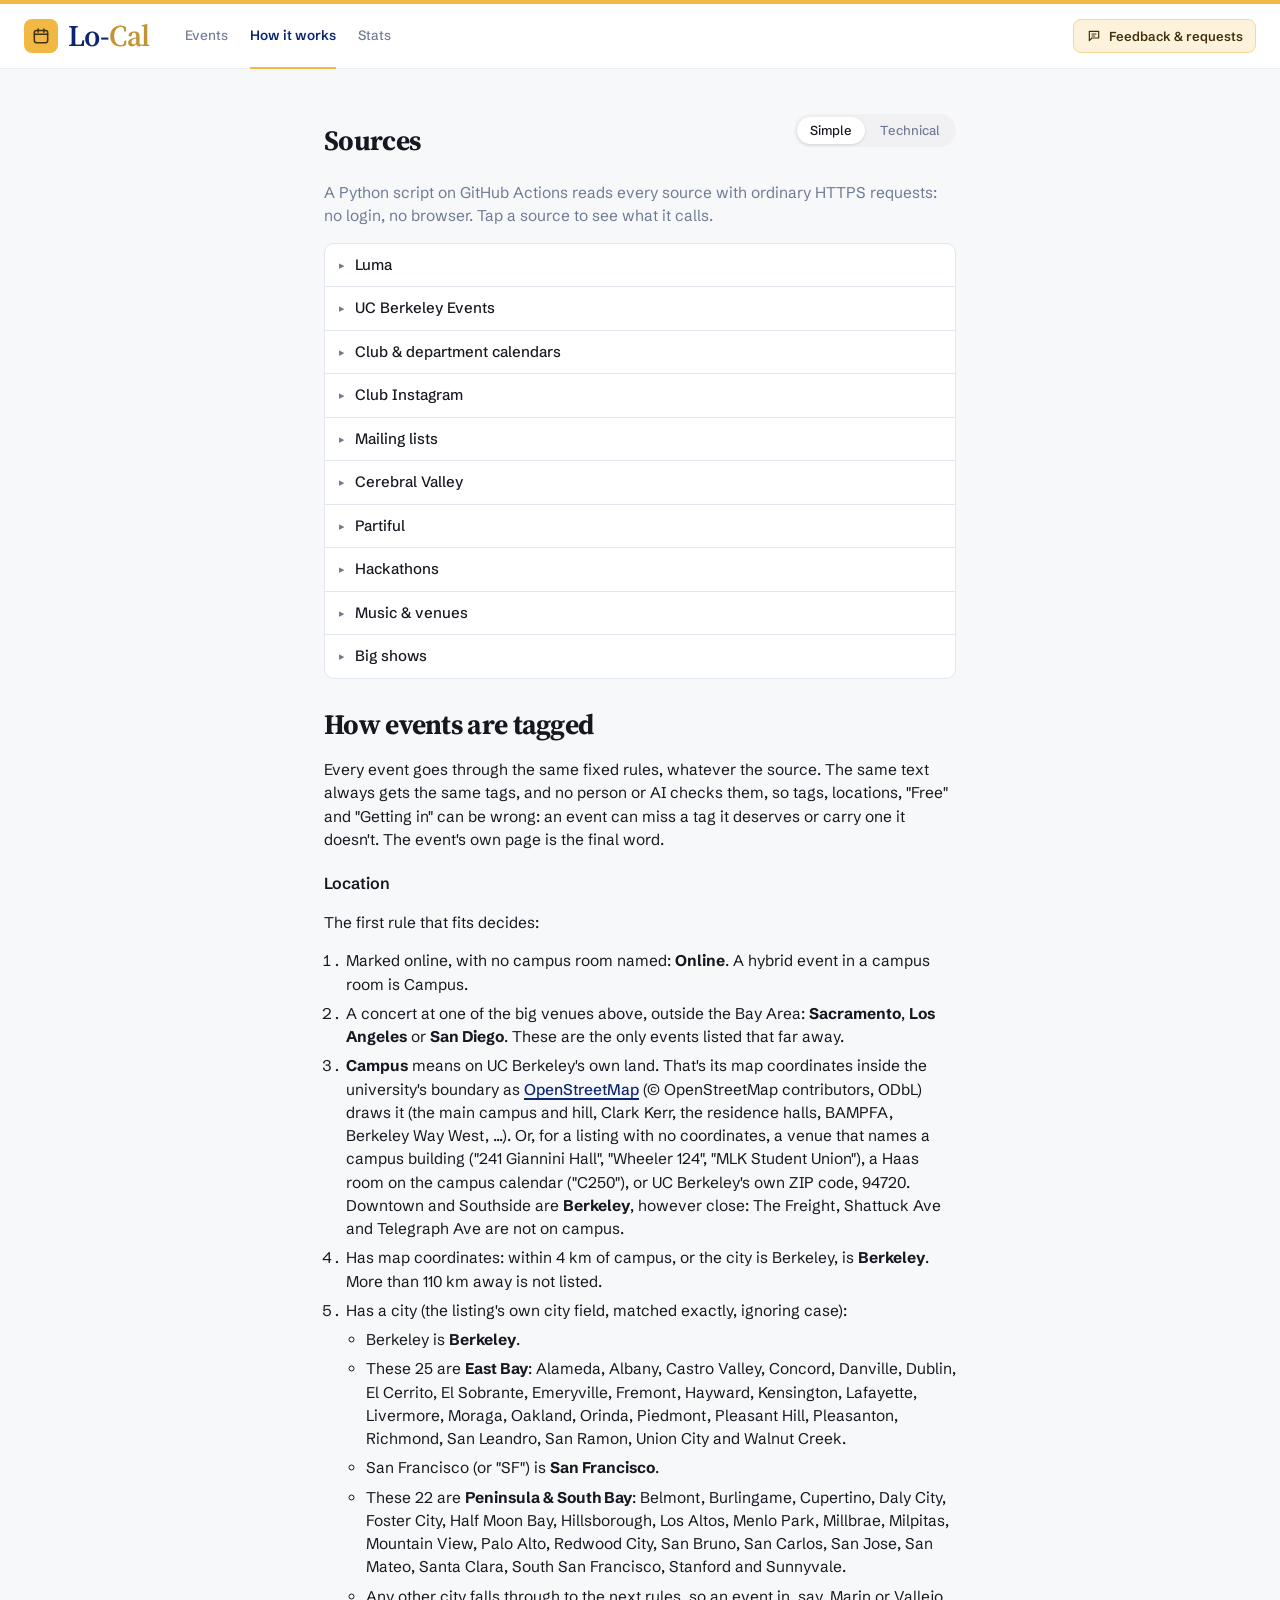
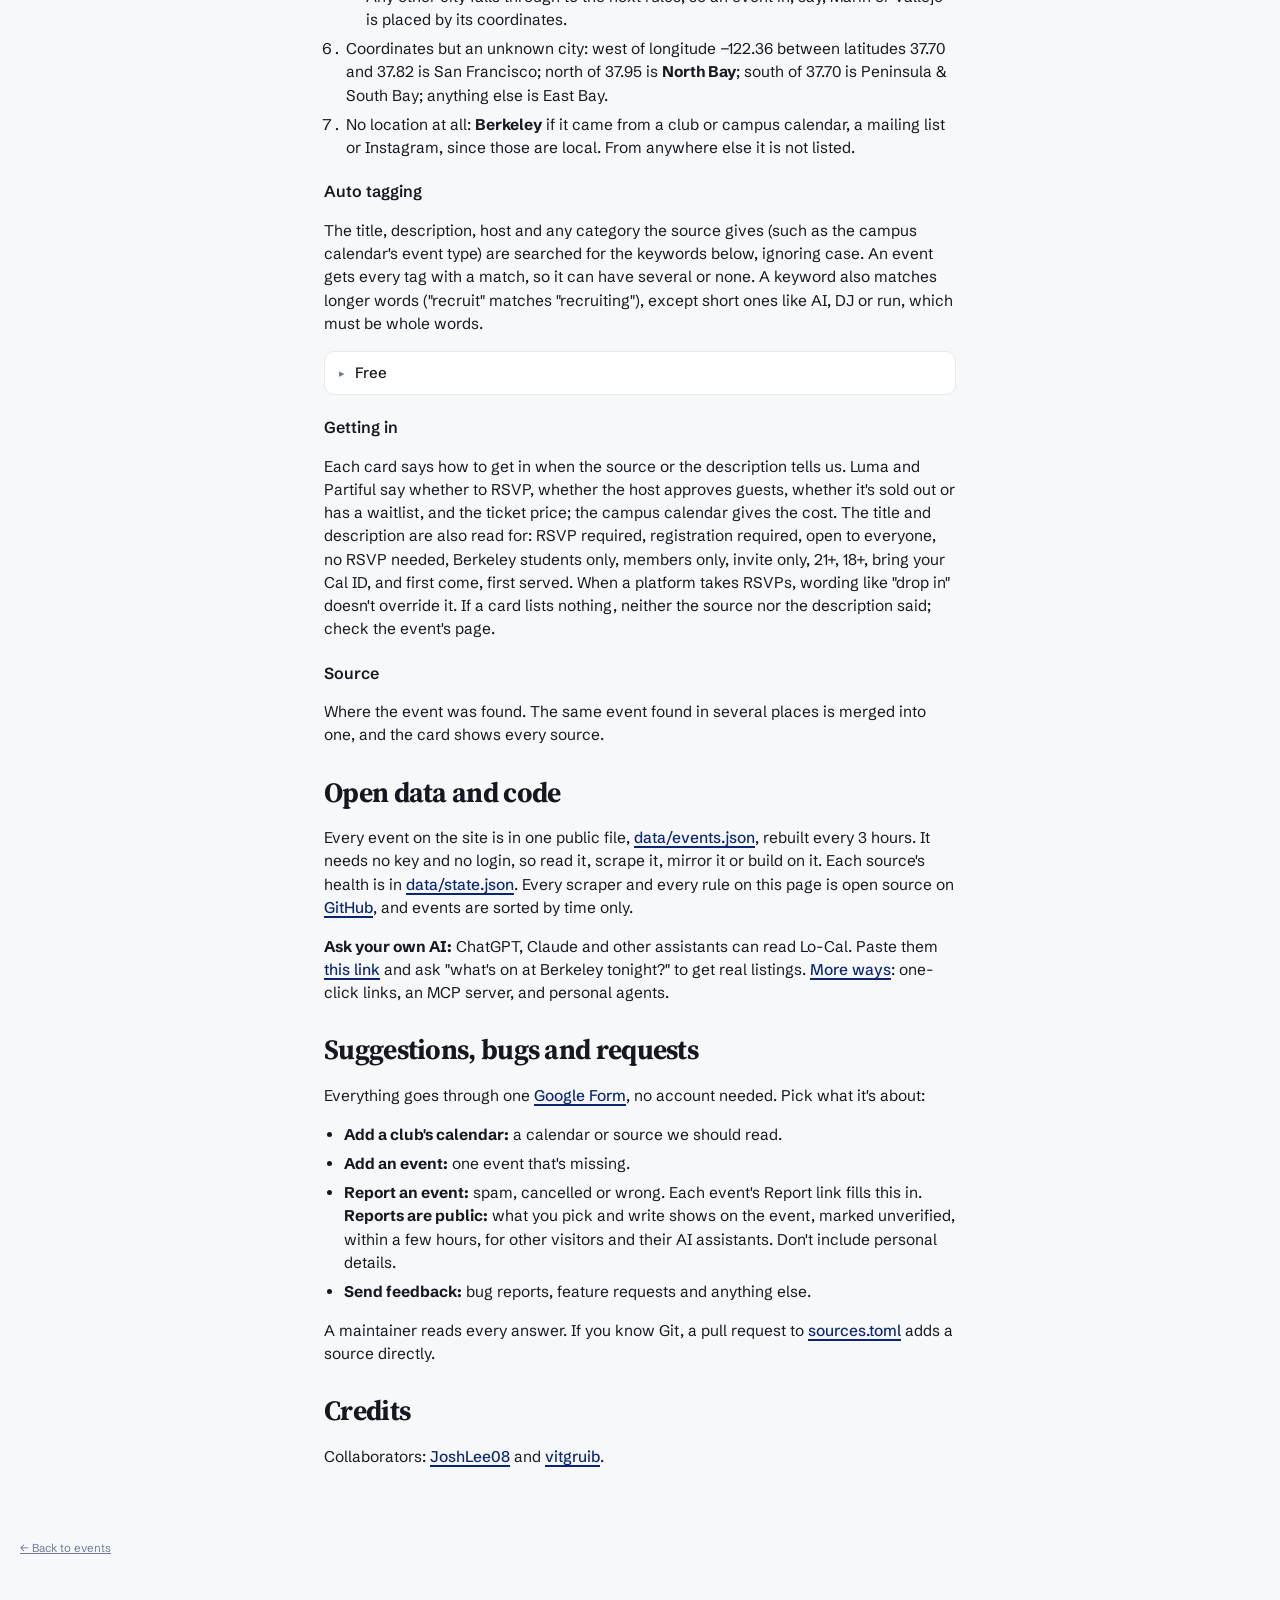
==== commit cb9bfad9: "Remove calendar feeds; put Feedback & requests in the header The filter feeds put hundreds of events" ====
--- a/site/about.html
+++ b/site/about.html
@@ -34,6 +34,9 @@
         <a href="about.html" aria-current="page">How it works</a>
         <a href="stats.html">Stats</a>
       </nav>
+      <a class="feedback-link" href="https://docs.google.com/forms/d/e/1FAIpQLSeltgT0d8IheCnsmDhdECZ347hpWNquj5A_GO-cifRQ0kldig/viewform" target="_blank" rel="noopener" title="Suggest a club calendar, add or report an event, or send feedback">
+        <svg viewBox="0 0 24 24" aria-hidden="true"><path d="M5 5h14v10H9l-4 4z"/><path d="M9 9h6M9 12h4"/></svg><span class="long">Feedback &amp; requests</span><span class="short">Feedback</span>
+      </a>
     </div>
   </header>
 
@@ -259,14 +262,6 @@
       RSVP needed, Berkeley students only, members only, invite only, 21+, 18+, bring your Cal ID,
       and first come, first served. When a platform takes RSVPs, wording like "drop in" doesn't
       override it. If a card lists nothing, neither the source nor the description said; check the event's page.</p>
-
-    <h3 id="subscribe">Subscribe</h3>
-    <p>📅 Subscribe on the events page gives a calendar link for everything or for one event
-      type, such as 🍕 Free food. Add it once and new events appear in Google, Apple or Outlook
-      Calendar by themselves. The feeds are rebuilt every 3 hours; each calendar app checks for
-      changes on its own schedule (Apple can check every few minutes, Google every several hours).
-      Each feed is a plain file in <code>data/cal/</code>, like
-      <a href="data/cal/free-food.ics">free-food.ics</a>.</p>
 
     <h3>Source</h3>
     <p>Where the event was found. The same event found in several places is merged into one, and the
--- a/site/styles.css
+++ b/site/styles.css
@@ -66,6 +66,13 @@
 :root[data-theme="dark"] .logo-mark svg { stroke: #43300c; }
 .logo-word { font: 600 30px/1 var(--wordmark-font, var(--serif)); letter-spacing: -0.02em; color: var(--title); }
 .logo-word span { color: #c39435; }
+.feedback-link { margin-left: auto; display: flex; align-items: center; gap: 7px; font: 600 13px/1 var(--body); color: var(--gold-ink); background: var(--gold-soft); border: 1px solid var(--gold-line); border-radius: 8px; padding: 8px 12px; text-decoration: none; white-space: nowrap; }
+.feedback-link:hover { background: var(--gold); border-color: var(--gold); color: #43300c; }
+.feedback-link svg { width: 16px; height: 16px; fill: none; stroke: currentColor; stroke-width: 1.8; stroke-linejoin: round; stroke-linecap: round; }
+.feedback-link .short { display: none; }
+@media (max-width: 600px) { .feedback-link .short { display: inline; } }
+@media (max-width: 380px) { .feedback-link .short { display: none; } }
+.logo-word, .nav a { white-space: nowrap; }
 .nbadge { min-width: 20px; padding: 1px 6px; border-radius: 999px; background: var(--chip); color: var(--ink-2); font-size: 11.5px; font-weight: 600; text-align: center; }
 .nav { display: flex; gap: 22px; align-self: stretch; }
 .nav a { display: flex; align-items: center; font-size: 13.5px; font-weight: 500; color: var(--muted); text-decoration: none; border-bottom: 2px solid transparent; margin-bottom: -1px; }
@@ -73,7 +80,7 @@
 .nav a[aria-current="page"] { color: var(--title); font-weight: 600; border-bottom-color: var(--gold); }
 
 .subbar { background: var(--surface); border-bottom: 1px solid var(--line); }
-.subbar-in { display: grid; grid-template-columns: 172px minmax(0, 1fr) auto; align-items: center; gap: 28px; padding-top: 16px; padding-bottom: 16px; }
+.subbar-in { display: grid; grid-template-columns: 172px minmax(0, 1fr); align-items: center; gap: 28px; padding-top: 16px; padding-bottom: 16px; }
 .place { margin: 0; font-size: 12px; color: var(--muted); line-height: 1.4; }
 .place b { display: block; color: var(--title); font-size: 13px; font-weight: 600; }
 .search { display: flex; align-items: center; gap: 10px; min-width: 0; border: 1px solid var(--faint); border-radius: 10px; padding: 4px 4px 4px 14px; background: var(--surface); }
@@ -264,13 +271,6 @@
 .earlier .card { opacity: .72; }
 .shared { display: flex; align-items: center; gap: 10px; margin: 18px 0 0; color: var(--muted); font-size: 14px; }
 
-.cal-banner { display: flex; align-items: center; gap: 14px; margin: 26px 0 0; padding: 16px 18px; border-radius: var(--radius); background: color-mix(in srgb, #dfe2fd 45%, var(--surface)); }
-.cal-banner b { display: block; font-size: 13.5px; font-weight: 500; color: var(--title); }
-.cal-banner span { font-size: 12px; color: var(--muted); }
-.cal-banner .btn { margin-left: auto; padding: 9px 14px; font-size: 13px; }
-.banner-icon svg { width: 22px; height: 22px; fill: none; stroke: var(--title); stroke-width: 1.6; }
-@media (prefers-color-scheme: dark) { :root:not([data-theme="light"]) .cal-banner { background: #1b2340; } }
-:root[data-theme="dark"] .cal-banner { background: #1b2340; }
 
 .empty { text-align: center; padding: 60px 20px; color: var(--muted); }
 .empty strong { display: block; font: 500 26px var(--serif); color: var(--ink); margin-bottom: 6px; }
@@ -308,17 +308,6 @@
 .range-sum svg { width: 18px; height: 18px; fill: none; stroke: var(--title); stroke-width: 1.6; }
 .range-sum b { display: block; font-weight: 500; color: var(--title); }
 .range-sum span { font-size: 11.5px; color: var(--muted); }
-.opt { display: flex; align-items: center; gap: 12px; padding: 11px 14px; margin-bottom: 8px; border: 1px solid var(--faint); border-radius: 8px; cursor: pointer; }
-.opt:has(input:checked) { border-color: var(--navy); background: color-mix(in srgb, #dfe2fd 40%, var(--surface)); }
-.opt input { width: 16px; height: 16px; margin: 0; accent-color: var(--navy); }
-.opt b { display: block; font-size: 13px; font-weight: 500; color: var(--title); }
-.opt small { font-size: 11.5px; color: var(--muted); }
-.feed-note { margin: 0 0 8px; font-size: 12px; color: var(--muted); }
-.modal-actions { display: flex; flex-direction: column; align-items: flex-start; gap: 10px; padding-top: 14px; margin-top: 6px; border-top: 1px solid var(--line); }
-.modal-actions .btn { font-size: 13px; }
-.modal-actions .btn.disabled { opacity: .45; pointer-events: none; }
-.privacy { display: flex; gap: 8px; margin: 14px 0 0; font-size: 11.5px; color: var(--muted); }
-.privacy svg { width: 14px; height: 14px; fill: none; stroke: currentColor; stroke-width: 1.8; margin-top: 1px; }
 .pref-grid { display: grid; grid-template-columns: 1fr 1fr; gap: 2px 12px; }
 
 /* ---------- Phones and narrow windows: the filters become a drawer ---------- */
@@ -329,7 +318,7 @@
   .nav { gap: 14px; }
   .logo-word { font-size: 26px; }
   .logo-mark { width: 30px; height: 30px; }
-  .subbar-in { grid-template-columns: 1fr auto; gap: 10px; padding-top: 12px; padding-bottom: 12px; }
+  .subbar-in { grid-template-columns: 1fr; gap: 10px; padding-top: 12px; padding-bottom: 12px; }
   .place { display: none; }
   .qchips { padding-left: 0; }
   .layout { display: block; }
@@ -350,10 +339,11 @@
   .nav { gap: 10px; }
   .nav a { font-size: 12.5px; }
   .logo-mark { display: none; }
+  .feedback-link { padding: 7px 8px; gap: 5px; font-size: 12.5px; }
+  .feedback-link .long { display: none; }
   .subbar-in { grid-template-columns: 1fr; }
   .kbd { display: none; }
   .search .btn { display: none; }
-  #mycal { width: 100%; }
   .view-head { flex-wrap: wrap; }
   .view-title h1 { font-size: 30px; }
   .view-nav { width: 100%; padding-top: 4px; }
@@ -364,8 +354,6 @@
   .card .actions, .card.row .actions { grid-column: 2; grid-row: auto; gap: 22px; margin-top: 10px; }
   .calbtn, .flag { height: 30px; }
   .card.row { grid-template-columns: 76px minmax(0, 1fr); }
-  .cal-banner { flex-wrap: wrap; }
-  .cal-banner .btn { margin-left: 0; width: 100%; }
   .foot-row .updated { margin-left: 0; }
   .sort { margin-left: 0; }
 }
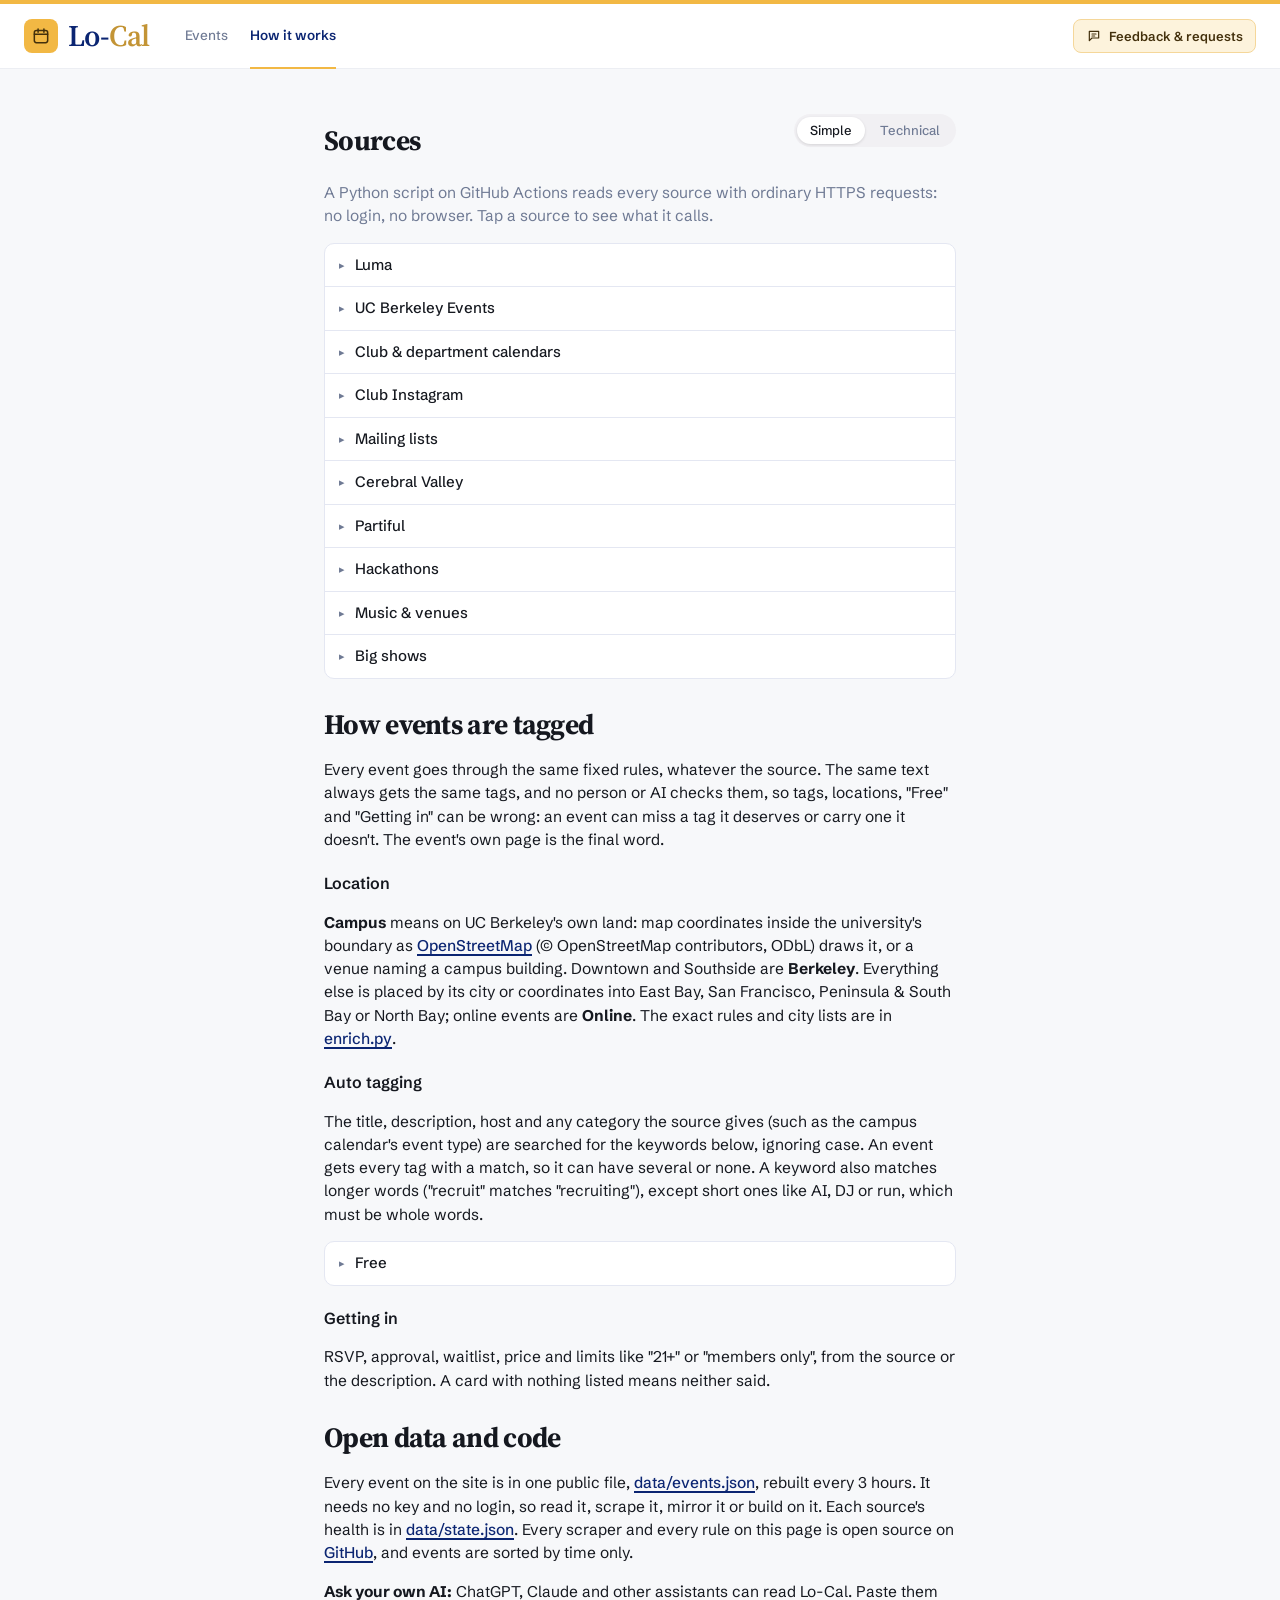
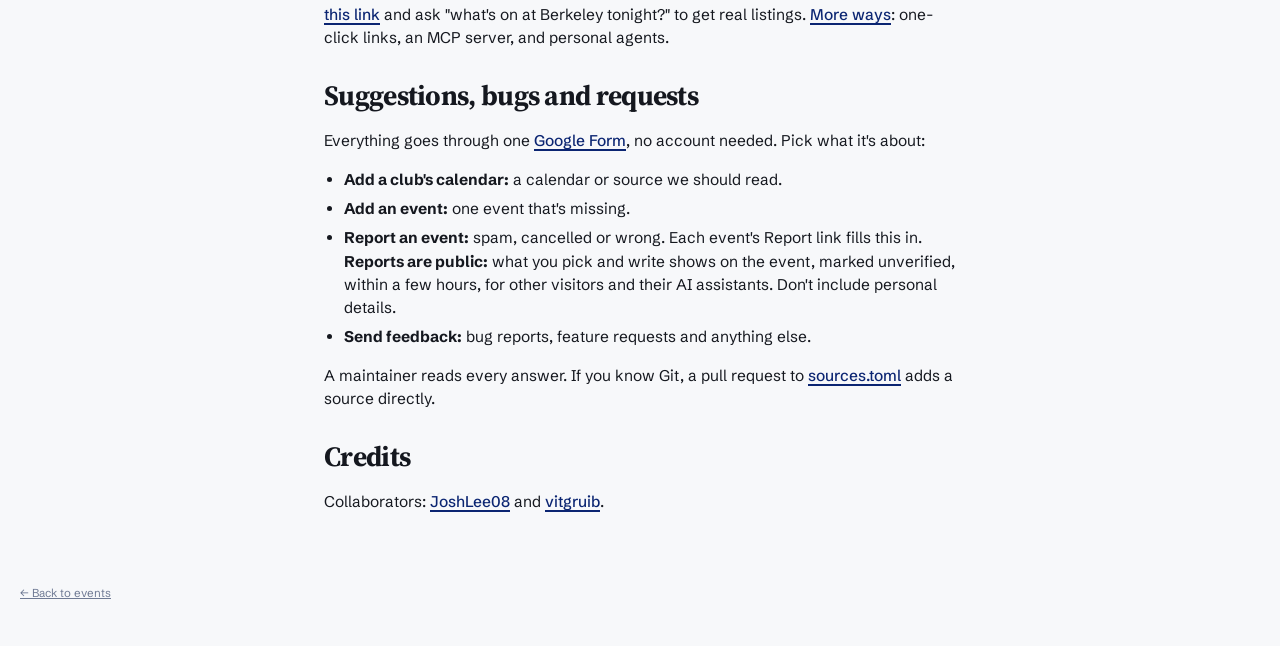
==== commit 872e594a: "Slim down: drop the Stats page and Up next row, condense About and AI pages Source health stays in d" ====
--- a/site/about.html
+++ b/site/about.html
@@ -32,7 +32,6 @@
       <nav class="nav" aria-label="Site">
         <a href="./">Events</a>
         <a href="about.html" aria-current="page">How it works</a>
-        <a href="stats.html">Stats</a>
       </nav>
       <a class="feedback-link" href="https://docs.google.com/forms/d/e/1FAIpQLSeltgT0d8IheCnsmDhdECZ347hpWNquj5A_GO-cifRQ0kldig/viewform" target="_blank" rel="noopener" title="Suggest a club calendar, add or report an event, or send feedback">
         <svg viewBox="0 0 24 24" aria-hidden="true"><path d="M5 5h14v10H9l-4 4z"/><path d="M9 9h6M9 12h4"/></svg><span class="long">Feedback &amp; requests</span><span class="short">Feedback</span>
@@ -206,42 +205,13 @@
       final word.</p>
 
     <h3>Location</h3>
-    <p>The first rule that fits decides:</p>
-    <ol>
-      <li>Marked online, with no campus room named: <b>Online</b>. A hybrid event in a campus room
-        is Campus.</li>
-      <li>A concert at one of the big venues above, outside the Bay Area: <b>Sacramento</b>,
-        <b>Los Angeles</b> or <b>San Diego</b>. These are the only events listed that far away.</li>
-      <li><b>Campus</b> means on UC Berkeley's own land. That's its map coordinates inside the
-        university's boundary as <a href="https://www.openstreetmap.org/relation/2814221">OpenStreetMap</a> (© OpenStreetMap contributors, ODbL)
-        draws it (the main campus and hill, Clark Kerr, the residence halls, BAMPFA, Berkeley Way
-        West, ...). Or, for a listing with no coordinates, a venue that names a campus building
-        ("241 Giannini Hall", "Wheeler 124", "MLK Student Union"), a Haas room on the campus
-        calendar ("C250"), or UC Berkeley's own ZIP code, 94720. Downtown and Southside are
-        <b>Berkeley</b>, however close: The Freight, Shattuck Ave and Telegraph Ave are not on campus.</li>
-      <li>Has map coordinates: within 4 km of campus, or the city is Berkeley, is <b>Berkeley</b>.
-        More than 110 km away is not listed.</li>
-      <li>Has a city (the listing's own city field, matched exactly, ignoring case):
-        <ul>
-          <li>Berkeley is <b>Berkeley</b>.</li>
-          <li>These 25 are <b>East Bay</b>: Alameda, Albany, Castro Valley, Concord, Danville,
-            Dublin, El Cerrito, El Sobrante, Emeryville, Fremont, Hayward, Kensington, Lafayette,
-            Livermore, Moraga, Oakland, Orinda, Piedmont, Pleasant Hill, Pleasanton, Richmond,
-            San Leandro, San Ramon, Union City and Walnut Creek.</li>
-          <li>San Francisco (or "SF") is <b>San Francisco</b>.</li>
-          <li>These 22 are <b>Peninsula &amp; South Bay</b>: Belmont, Burlingame, Cupertino, Daly
-            City, Foster City, Half Moon Bay, Hillsborough, Los Altos, Menlo Park, Millbrae,
-            Milpitas, Mountain View, Palo Alto, Redwood City, San Bruno, San Carlos, San Jose,
-            San Mateo, Santa Clara, South San Francisco, Stanford and Sunnyvale.</li>
-          <li>Any other city falls through to the next rules, so an event in, say, Marin or
-            Vallejo is placed by its coordinates.</li>
-        </ul></li>
-      <li>Coordinates but an unknown city: west of longitude −122.36 between latitudes 37.70 and 37.82
-        is San Francisco; north of 37.95 is <b>North Bay</b>; south of 37.70 is Peninsula &amp; South
-        Bay; anything else is East Bay.</li>
-      <li>No location at all: <b>Berkeley</b> if it came from a club or campus calendar, a mailing list
-        or Instagram, since those are local. From anywhere else it is not listed.</li>
-    </ol>
+    <p><b>Campus</b> means on UC Berkeley's own land: map coordinates inside the university's
+      boundary as <a href="https://www.openstreetmap.org/relation/2814221">OpenStreetMap</a>
+      (© OpenStreetMap contributors, ODbL) draws it, or a venue naming a campus building.
+      Downtown and Southside are <b>Berkeley</b>. Everything else is placed by its city or
+      coordinates into East Bay, San Francisco, Peninsula &amp; South Bay or North Bay; online
+      events are <b>Online</b>. The exact rules and city lists are in
+      <a href="https://github.com/vitgruib/lo-cal/blob/main/scraper/enrich.py">enrich.py</a>.</p>
 
     <h3>Auto tagging</h3>
     <p>The title, description, host and any category the source gives (such as the campus
@@ -255,17 +225,8 @@
     </div>
 
     <h3 id="getting-in">Getting in</h3>
-    <p>Each card says how to get in when the source or the description tells us. Luma and Partiful
-      say whether to RSVP, whether the host approves guests, whether it's sold out or has a
-      waitlist, and the ticket price; the campus calendar gives the cost. The title and
-      description are also read for: RSVP required, registration required, open to everyone, no
-      RSVP needed, Berkeley students only, members only, invite only, 21+, 18+, bring your Cal ID,
-      and first come, first served. When a platform takes RSVPs, wording like "drop in" doesn't
-      override it. If a card lists nothing, neither the source nor the description said; check the event's page.</p>
-
-    <h3>Source</h3>
-    <p>Where the event was found. The same event found in several places is merged into one, and the
-      card shows every source.</p>
+    <p>RSVP, approval, waitlist, price and limits like "21+" or "members only", from the source
+      or the description. A card with nothing listed means neither said.</p>
 
     <h2 id="code">Open data and code</h2>
     <p>Every event on the site is in one public file,
@@ -338,12 +299,19 @@
       }
     }
     fetch("data/events.json", { cache: "no-cache" }).then((r) => r.json()).then((data) => {
-      for (const s of data.sources) {
+      const now = Date.now();
+      const live = data.events.filter((e) => (e.end ? Date.parse(e.end) : Date.parse(e.start) + 2 * 3600e3) > now);
+      const counts = {};
+      for (const e of live) for (const id of [e.source, ...(e.also_on || [])]) counts[id] = (counts[id] || 0) + 1;
+      // Biggest first; sources not connected yet go last.
+      const order = [...data.sources].sort((a, b) => (a.health === "off") - (b.health === "off") || (counts[b.id] || 0) - (counts[a.id] || 0));
+      for (const s of order) {
         const card = document.querySelector(`.source[data-source="${s.id}"]`);
         if (!card) continue;
+        card.parentElement.append(card);
         const tag = document.createElement("span");
         tag.className = `live ${s.health}`;
-        tag.textContent = s.health === "off" ? "not connected" : s.count.toLocaleString();
+        tag.textContent = s.health === "off" ? "coming later" : (counts[s.id] || 0).toLocaleString();
         tag.title = statusText(s);
         card.querySelector("summary").append(tag);
         const status = document.createElement("p");
@@ -352,7 +320,7 @@
         card.append(status);
       }
       document.getElementById("updated").textContent =
-        `${data.events.length.toLocaleString()} upcoming events right now. Tap a source to see how it's read.`;
+        `${live.length.toLocaleString()} upcoming events right now. Tap a source to see how it's read.`;
       const words = document.getElementById("topic-words");
       for (const [topic, patterns] of Object.entries(data.topic_words || {})) {
         const d = document.createElement("details");
--- a/site/styles.css
+++ b/site/styles.css
@@ -86,7 +86,7 @@
 .search { display: flex; align-items: center; gap: 10px; min-width: 0; border: 1px solid var(--faint); border-radius: 10px; padding: 4px 4px 4px 14px; background: var(--surface); }
 .search:focus-within { border-color: var(--navy); box-shadow: 0 0 0 3px color-mix(in srgb, var(--navy) 12%, transparent); }
 .search > svg { width: 18px; height: 18px; fill: none; stroke: var(--muted); stroke-width: 2; }
-.search input { flex: 1; min-width: 0; border: 0; outline: 0; background: transparent; color: var(--ink); font: inherit; font-size: 14px; padding: 7px 0; text-overflow: ellipsis; }
+.search input { flex: 1; min-width: 0; border: 0; outline: 0; background: transparent; color: var(--ink); font: inherit; font-size: 14px; padding: 7px 0; }
 .search input::-webkit-search-cancel-button { display: none; }
 .kbd { font: 500 11px var(--body); color: var(--muted); letter-spacing: .04em; }
 
@@ -102,7 +102,7 @@
 .link:hover { color: var(--ink); }
 .iconbtn { display: grid; place-items: center; width: 32px; height: 32px; padding: 0 0 2px; font: 400 20px/1 var(--body); color: var(--ink-2); background: var(--surface); border: 1px solid var(--faint); border-radius: 8px; cursor: pointer; }
 .iconbtn:hover:not(:disabled) { border-color: var(--muted); }
-.iconbtn:disabled { opacity: .4; cursor: default; }
+.iconbtn:disabled { opacity: .3; border-color: transparent; background: transparent; cursor: default; }
 .iconbtn.plain { border: 0; background: none; font-size: 16px; }
 .arrow-link, .arrow-out { font: 600 12.5px var(--body); color: var(--title); background: none; border: 0; padding: 0; cursor: pointer; text-decoration: none; }
 .arrow-out::after { content: " ↗"; font-size: .9em; }
@@ -125,7 +125,6 @@
 }
 .side-head { display: flex; align-items: center; justify-content: space-between; margin-bottom: 18px; }
 .side-head span { display: flex; align-items: center; gap: 8px; font-weight: 600; font-size: 14px; color: var(--ink); }
-.side-head svg, .box-head svg, .filters-btn svg { width: 16px; height: 16px; fill: none; stroke: currentColor; stroke-width: 1.7; stroke-linecap: round; }
 .side-head .link { text-decoration: none; font-size: 12px; }
 .side-close { display: none; }
 .fgroup { margin-bottom: 20px; }
@@ -162,14 +161,6 @@
 .ddmenu .check.zero { opacity: .5; }
 .select { position: relative; }
 .select select { appearance: none; -webkit-appearance: none; }
-.side-box { margin: 24px 0 18px; padding-top: 18px; border-top: 1px solid var(--line); }
-.box-head { display: flex; align-items: center; justify-content: space-between; font-size: 13px; color: var(--ink); }
-.box-head b { font-weight: 600; }
-.box-head svg { color: var(--muted); }
-.side-box p { margin: 6px 0 8px; font-size: 12px; color: var(--muted); }
-.side-ai { padding-top: 6px; }
-.side-ai p { margin: 4px 0 0; font-size: 11.5px; color: var(--muted); }
-.side-ai .link { font-size: 11.5px; padding: 0; }
 .scrim { display: none; }
 
 /* ---------- Main column ---------- */
@@ -181,6 +172,19 @@
 .view-nav { display: flex; align-items: center; gap: 6px; padding-top: 8px; }
 .clock { font-size: 11.5px; color: var(--muted); margin-right: 6px; white-space: nowrap; }
 .filters-btn { display: none; padding: 8px 12px; }
+.side-head svg, .filters-btn svg { width: 16px; height: 16px; fill: none; stroke: currentColor; stroke-width: 1.7; stroke-linecap: round; }
+.quick { display: flex; gap: 6px; flex-wrap: wrap; margin: 16px 0 0; }
+.qf { font: 500 13px/1 var(--body); color: var(--ink); background: var(--surface); border: 1px solid var(--line); border-radius: 999px; padding: 8px 13px; cursor: pointer; transition: background .15s, border-color .15s, transform .1s; }
+.qf:hover { border-color: var(--muted); }
+.qf[aria-pressed="true"] { background: var(--navy); border-color: var(--navy); color: #fff; }
+.edit-prefs { font-size: 12px; padding: 0; }
+.foot-ai { margin-top: 10px !important; }
+.foot-ai .arrow-out { color: var(--title); font-weight: 500; margin-right: 4px; }
+/* Polish: digits line up, images get an edge, presses give way, focus is always visible. */
+.view-count, .nbadge, .cal-grid button { font-variant-numeric: tabular-nums; }
+.thumb { outline: 1px solid color-mix(in srgb, var(--ink) 8%, transparent); outline-offset: -1px; }
+.btn:active, .qf:active, .iconbtn:active:not(:disabled), .feedback-link:active, .calbtn:active, .flag:active, .share:active { transform: scale(.97); }
+:focus-visible { outline: 2px solid var(--accent); outline-offset: 2px; border-radius: 4px; }
 .active-row { display: flex; align-items: center; flex-wrap: wrap; gap: 8px 10px; margin: 18px 0 6px; font-size: 12px; color: var(--muted); }
 .pills { display: flex; flex-wrap: wrap; gap: 6px; }
 .pills:empty { display: none; }
@@ -208,10 +212,10 @@
 .time { font-weight: 700; font-size: 13.5px; color: var(--ink); padding-top: 2px; }
 .time small { display: block; color: var(--muted); font-weight: 400; font-size: 12px; margin-top: 2px; }
 .body { min-width: 0; }
-.title { color: var(--title); text-decoration: none; font: 500 17px/1.3 var(--body); letter-spacing: -0.01em; display: -webkit-box; -webkit-line-clamp: 2; -webkit-box-orient: vertical; overflow: hidden; }
+.title { color: var(--title); text-decoration: none; font: 500 17px/1.3 var(--body); letter-spacing: -0.01em; overflow-wrap: anywhere; }
 .title[href]::after { content: " ↗"; font-size: .8em; }
 .title[href]:hover { text-decoration: underline; text-underline-offset: 3px; }
-.where { margin: 5px 0 0; color: var(--muted); font-size: 12px; white-space: nowrap; overflow: hidden; text-overflow: ellipsis; }
+.where { margin: 5px 0 0; color: var(--muted); font-size: 12px; }
 .where .pin { display: inline-block; width: 12px; height: 12px; margin-right: 4px; vertical-align: -2px; fill: none; stroke: currentColor; stroke-width: 2; }
 .where .map { color: inherit; text-decoration: none; }
 .where .map:hover { color: var(--ink); text-decoration: underline; }
@@ -222,22 +226,22 @@
 .badges:empty { display: none; }
 .badges { gap: 4px 0; }
 .badge { font-size: 12px; font-weight: 500; color: var(--ink-2); }
-.badge + .badge::before { content: "·"; margin: 0 7px; color: var(--muted); }
+.badge:has(+ .badge)::after { content: "·"; margin: 0 7px; color: var(--muted); font-weight: 400; }
 .badge.food { color: #a8741a; font-weight: 600; }
 .via { flex-basis: 100%; font-size: 12px; color: var(--muted); }
 .via a { color: inherit; text-decoration: none; }
 .via a:hover { color: var(--ink); text-decoration: underline; }
-.thumb { width: 74px; height: 70px; object-fit: cover; border-radius: 6px; background: var(--chip); align-self: start; }
+.thumb { width: 74px; height: 70px; object-fit: contain; border-radius: 6px; background: var(--chip); align-self: start; }
 .thumb:not([src]) { display: none; }
 /* Calendar and Report share one quiet text-button style. */
 .card .actions { grid-column: 2; grid-row: 2; display: flex; gap: 18px; margin-top: 10px; }
-.calbtn, .flag {
+.calbtn, .flag, .share {
   list-style: none; display: flex; align-items: center; gap: 5px; padding: 2px 0;
   font: 500 12.5px/1 var(--body); color: var(--muted); text-decoration: none; white-space: nowrap; cursor: pointer;
   background: none; border: 0;
 }
-.calbtn svg, .flag svg { width: 15px; height: 15px; fill: none; stroke: currentColor; stroke-width: 1.8; stroke-linejoin: round; stroke-linecap: round; }
-.calbtn:hover, .flag:hover, .addcal[open] .calbtn { color: var(--ink); }
+.calbtn svg, .flag svg, .share svg { width: 15px; height: 15px; fill: none; stroke: currentColor; stroke-width: 1.8; stroke-linejoin: round; stroke-linecap: round; }
+.calbtn:hover, .flag:hover, .share:hover, .addcal[open] .calbtn { color: var(--ink); }
 .addcal { position: relative; }
 .calbtn::-webkit-details-marker { display: none; }
 .calmenu {
@@ -297,7 +301,7 @@
 .cal-grid { display: grid; grid-template-columns: repeat(7, 1fr); gap: 4px 0; text-align: center; }
 .cal-grid .dow { font-size: 10.5px; color: var(--muted); padding: 6px 0; }
 .cal-grid button { height: 34px; font: 500 12.5px var(--body); color: var(--ink); background: none; border: 0; cursor: pointer; }
-.cal-grid button.out { color: var(--muted); opacity: .6; }
+.cal-grid button.out { visibility: hidden; }
 .cal-grid button:disabled { color: var(--muted); opacity: .35; cursor: default; }
 .cal-grid button.in { background: color-mix(in srgb, #dfe2fd 70%, var(--surface)); }
 .cal-grid button.end { background: var(--navy); color: #fff; border-radius: 6px; }
@@ -351,8 +355,10 @@
   .card { grid-template-columns: 76px minmax(0, 1fr); gap: 0 10px; padding: 14px 2px 14px 10px; }
   .time { font-size: 13px; }
   .thumb { display: none; }
-  .card .actions, .card.row .actions { grid-column: 2; grid-row: auto; gap: 22px; margin-top: 10px; }
-  .calbtn, .flag { height: 30px; }
+      .quick { flex-wrap: nowrap; overflow-x: auto; scrollbar-width: none; margin-right: -16px; padding-right: 16px; }
+  .qf { flex: none; }
+  .card .actions, .card.row .actions { grid-column: 2; grid-row: auto; flex-wrap: wrap; gap: 4px 16px; margin-top: 10px; }
+  .calbtn, .flag, .share { height: 30px; }
   .card.row { grid-template-columns: 76px minmax(0, 1fr); }
   .foot-row .updated { margin-left: 0; }
   .sort { margin-left: 0; }
@@ -363,7 +369,7 @@
 .card.big { border: 1.5px solid var(--big); border-radius: var(--radius); box-shadow: inset 4px 0 0 var(--big); margin: 8px 0; }
 .card.big .time { color: var(--big); }
 .kicker { display: block; margin-bottom: 4px; color: var(--big); font: 700 11px/1.2 var(--body); letter-spacing: .08em; text-transform: uppercase; }
-.card.big .title { font: 600 22px/1.15 var(--serif); -webkit-line-clamp: 3; }
+.card.big .title { font: 600 22px/1.15 var(--serif); }
 .card.big .where { color: var(--ink); font-size: 13.5px; font-weight: 500; white-space: normal; }
 .transit { display: inline-block; margin: 8px 0 0; padding: 4px 10px; border-radius: 999px; font: 600 12.5px/1.35 var(--body); color: var(--big-ink); background: var(--big); }
 .card.big .thumb { width: clamp(160px, 22vw, 260px); height: auto; aspect-ratio: 16 / 9; }
@@ -390,8 +396,10 @@
 .prose li { margin: 6px 0; }
 .prose code { font-size: 13.5px; background: var(--chip); padding: 1px 5px; border-radius: 5px; }
 .note { color: var(--muted); font-size: 14px; }
-.ai pre { background: var(--surface); border: 1px solid var(--line); border-radius: 10px; padding: 10px 12px; font-size: 13px; white-space: pre-wrap; overflow-wrap: anywhere; margin: 6px 0 2px; }
-.ai .copy { font-size: 13px; margin-bottom: 8px; }
+.code { position: relative; margin: 6px 0 14px; }
+.ai pre { background: var(--surface); border: 1px solid var(--line); border-radius: 10px; padding: 10px 70px 10px 12px; font-size: 13px; white-space: pre-wrap; overflow-wrap: anywhere; margin: 0; }
+.ai .copy { position: absolute; top: 7px; right: 7px; font: 600 12px var(--body); color: var(--ink); background: var(--chip); border: 1px solid var(--line); border-radius: 6px; padding: 4px 9px; cursor: pointer; text-decoration: none; }
+.ai .copy:hover { border-color: var(--muted); }
 .prose summary { cursor: pointer; list-style: none; }
 .prose summary::-webkit-details-marker { display: none; }
 .sources { background: var(--surface); border: 1px solid var(--faint); border-radius: var(--radius); overflow: hidden; }
@@ -421,25 +429,6 @@
   .source .status { padding-left: 14px; }
 }
 
-/* ---------- Stats page ---------- */
-.tiles { display: grid; grid-template-columns: repeat(auto-fit, minmax(140px, 1fr)); gap: 10px; margin: 12px 0; }
-.tile { background: var(--surface); border: 1px solid var(--faint); border-radius: 12px; padding: 14px 16px; }
-.tile strong { display: block; font-size: 28px; font-weight: 700; line-height: 1.1; color: var(--ink); }
-.tile span { color: var(--muted); font-size: 13px; }
-.bars { display: grid; gap: 4px; margin: 8px 0 20px; }
-.bar { display: grid; grid-template-columns: minmax(90px, 160px) 1fr 48px; align-items: center; gap: 10px; padding: 2px 0; font-size: 13px; }
-.bar:hover { background: var(--chip); border-radius: 6px; }
-.bar .label { color: var(--ink); white-space: nowrap; overflow: hidden; text-overflow: ellipsis; }
-.bar .track { height: 12px; }
-.bar .fill { display: block; height: 100%; min-width: 2px; background: var(--accent); border-radius: 0 4px 4px 0; }
-.bar .value { color: var(--muted); text-align: right; font-variant-numeric: tabular-nums; }
-.table-wrap { overflow-x: auto; }
-.health { width: 100%; border-collapse: collapse; font-size: 13px; }
-.health th, .health td { text-align: left; padding: 7px 8px; border-bottom: 1px solid var(--faint); white-space: nowrap; }
-.health th { color: var(--muted); font-weight: 600; }
-.health .num { text-align: right; font-variant-numeric: tabular-nums; }
-.health tr:not([data-health="ok"]) td:nth-child(2) { font-weight: 600; }
-
 /* ---------- Motion ---------- */
 /* Pages: the header holds still while the content under it slides up. */
 @view-transition { navigation: auto; }
@@ -450,10 +439,10 @@
 html[data-vt]::view-transition-old(root), html[data-vt]::view-transition-new(root) { animation: none; }
 
 /* Filter changes (app.js update): cards that stay glide to their new place, new ones rise in. */
-::view-transition-group(*.card) { animation-duration: .38s; animation-timing-function: cubic-bezier(.2, .8, .2, 1); }
-::view-transition-new(*.card):only-child { animation: .32s cubic-bezier(.2, .8, .2, 1) .12s both rise; }
-::view-transition-old(*.card):only-child { animation: .15s ease-in both fade-out; }
-.card.enter { animation: .4s cubic-bezier(.2, .8, .2, 1) calc(var(--i) * 35ms) both rise; }
+::view-transition-group(*.card) { animation-duration: .26s; animation-timing-function: cubic-bezier(.2, .8, .2, 1); }
+::view-transition-new(*.card):only-child { animation: .22s cubic-bezier(.2, .8, .2, 1) .06s both rise; }
+::view-transition-old(*.card):only-child { animation: .1s ease-in both fade-out; }
+.card.enter { animation: .28s cubic-bezier(.2, .8, .2, 1) calc(min(var(--i), 8) * 25ms) both rise; }
 
 /* Day steps (‹ ›): the list turns like a calendar page. */
 html[data-vt="next"] .card, html[data-vt="prev"] .card { view-transition-name: none; }
@@ -468,7 +457,7 @@
 .card { transition: background-color .2s; }
 .card:hover { background: color-mix(in srgb, var(--surface) 70%, var(--bg)); }
 
-@keyframes rise { from { opacity: 0; transform: translateY(10px); } }
+@keyframes rise { from { opacity: 0; transform: translateY(6px); } }
 @keyframes fade-out { to { opacity: 0; } }
 @keyframes page-out-left { to { opacity: 0; transform: translateX(-40px) rotateY(8deg); } }
 @keyframes page-out-right { to { opacity: 0; transform: translateX(40px) rotateY(-8deg); } }
